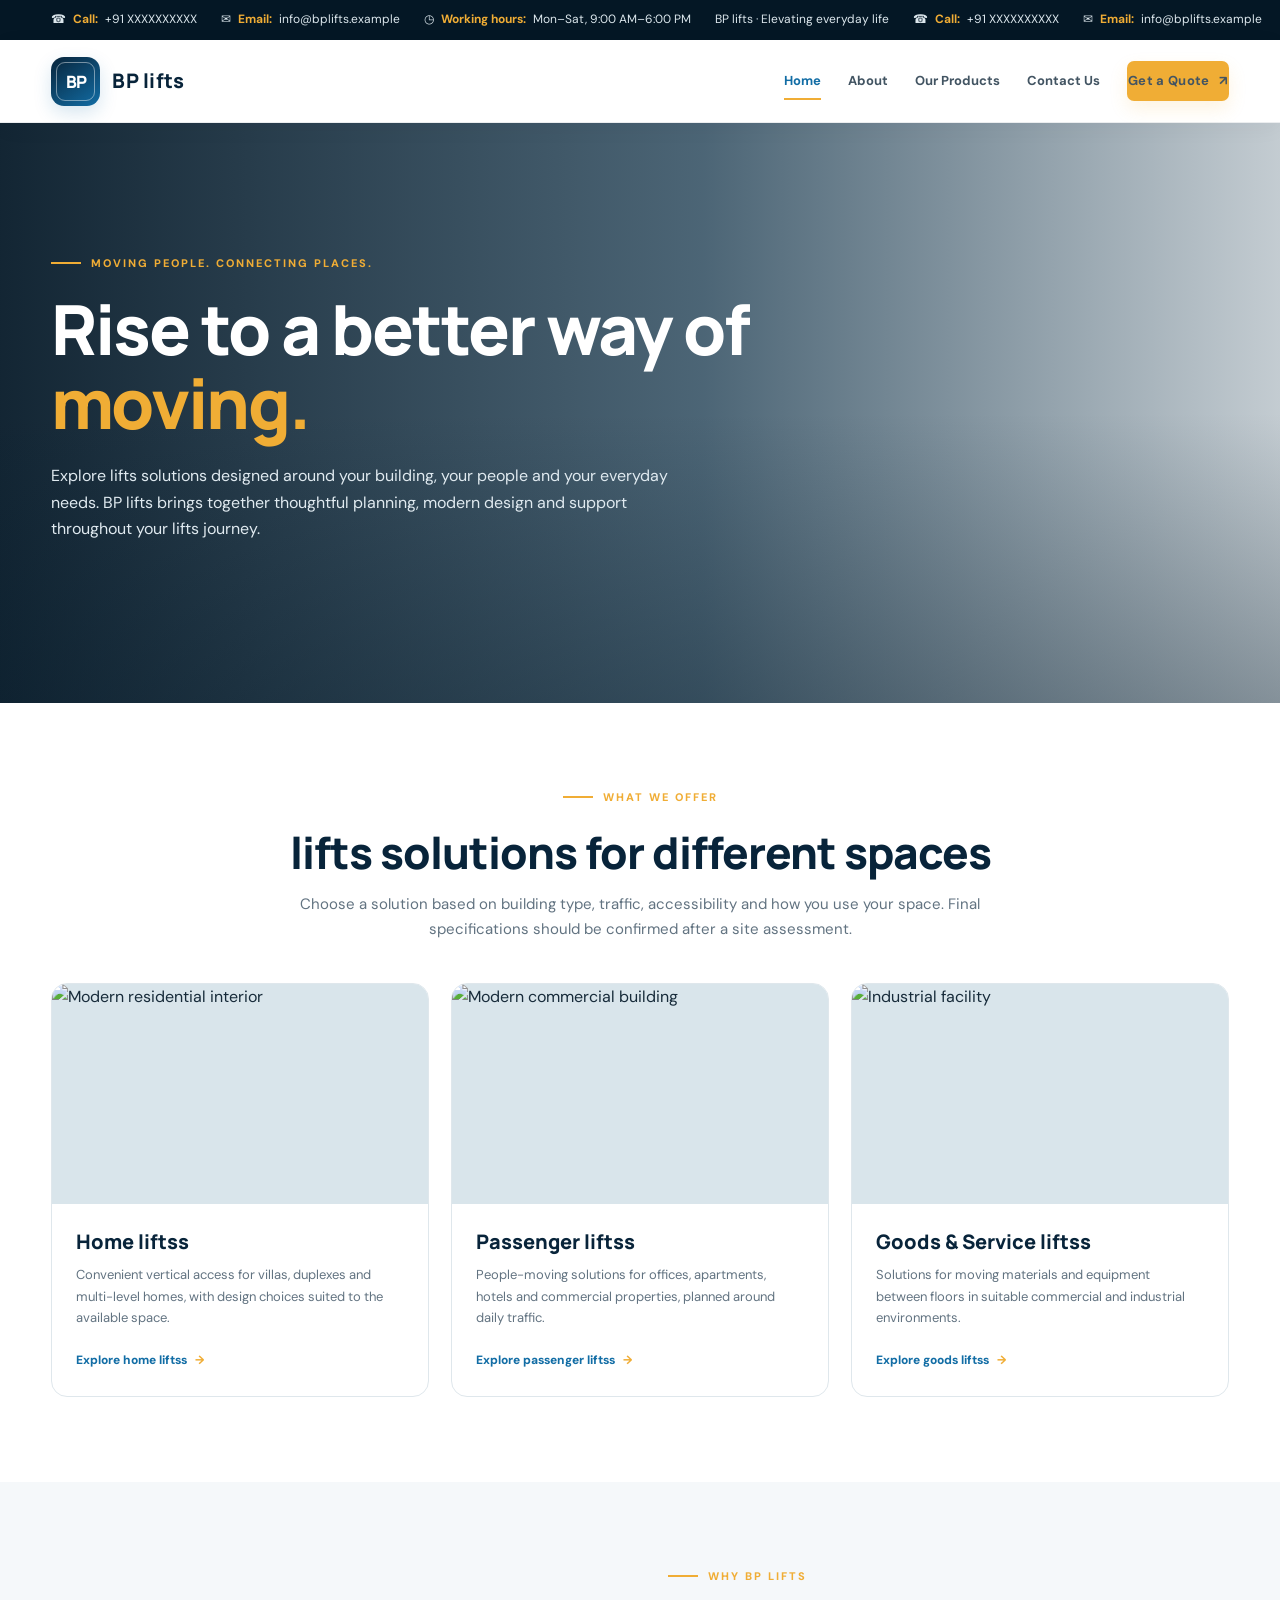
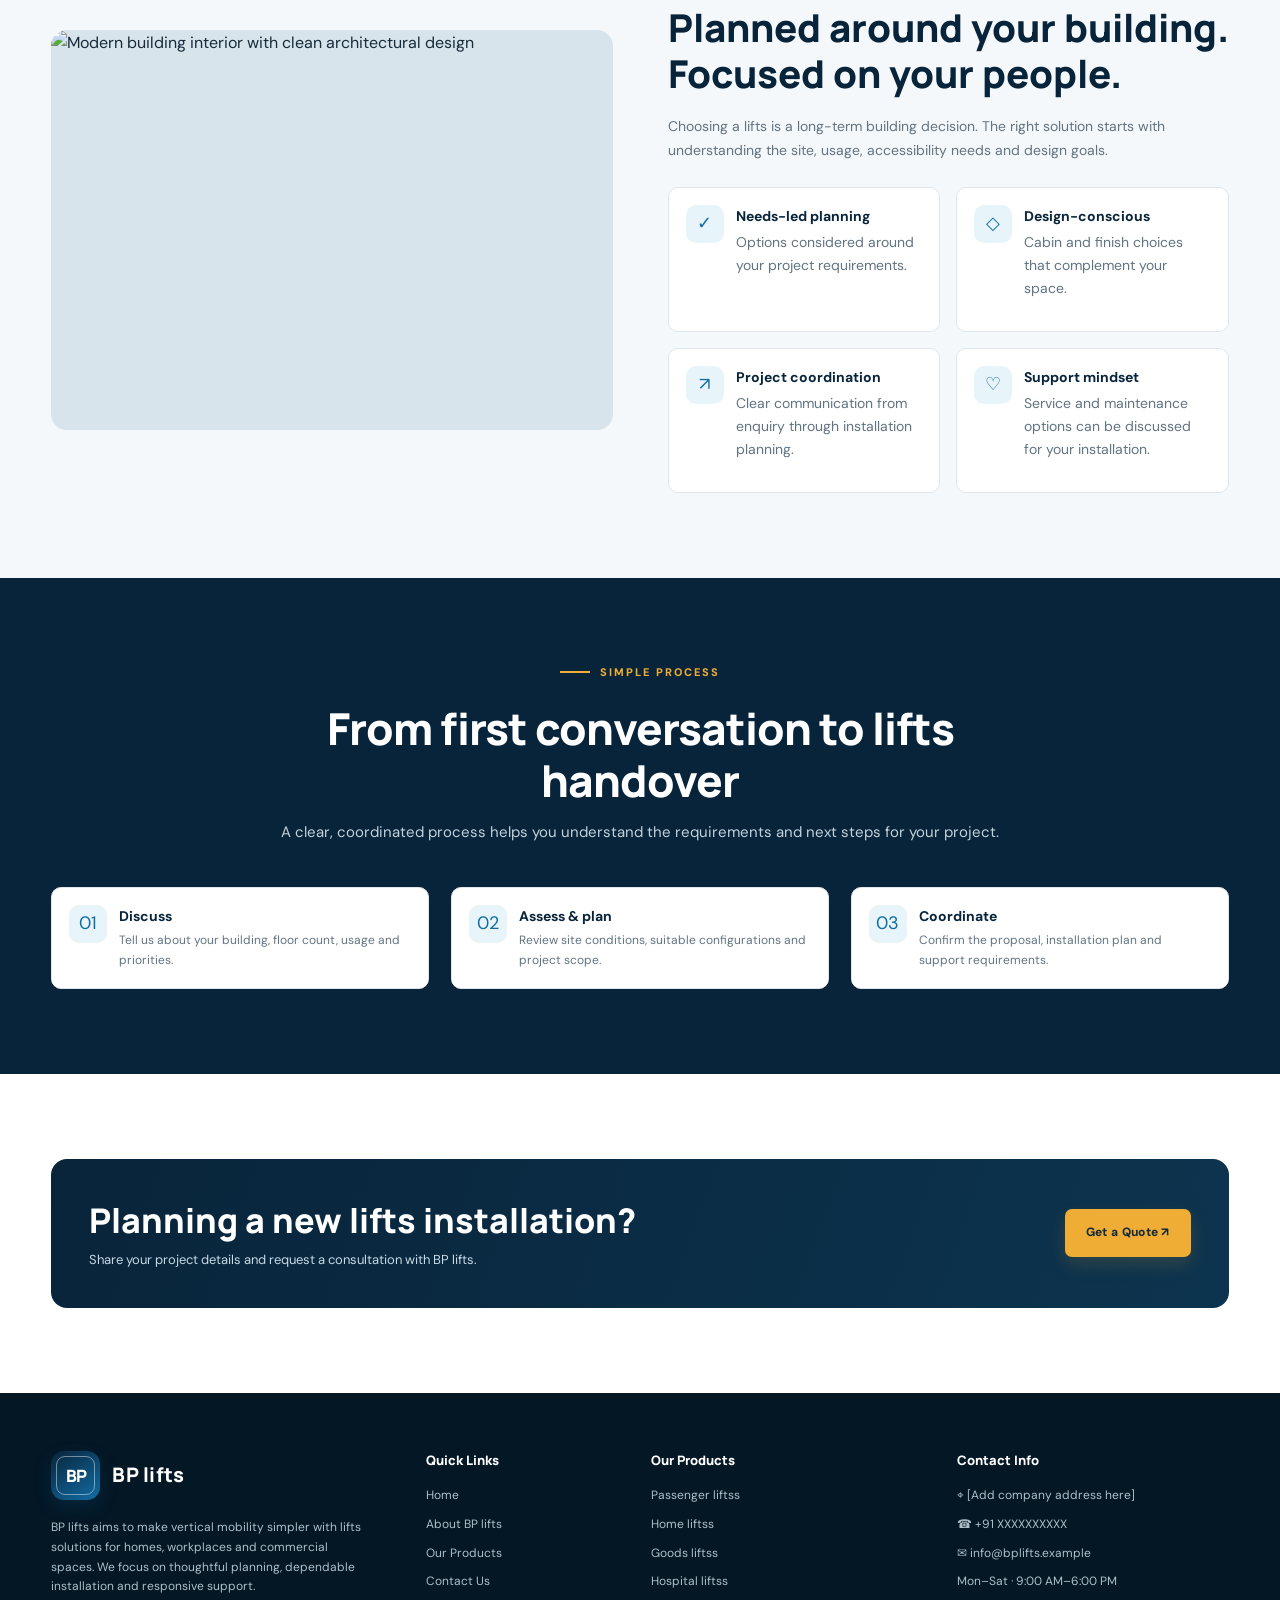
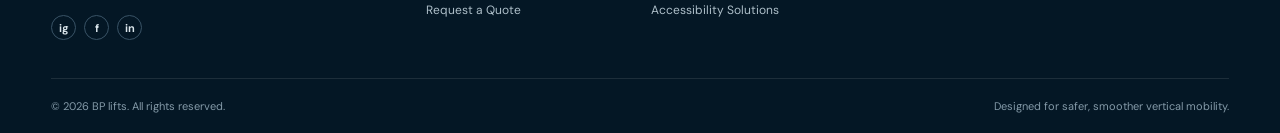
==== BP_Lift_Website/index.html @ 60373bb3 "Initial commit: Add BP Lift website" ====
<!DOCTYPE html>
<html lang="en">
<head>
  <meta charset="UTF-8">
  <meta name="viewport" content="width=device-width, initial-scale=1.0">
  <meta name="description" content="Home | BP lifts vertical mobility solutions">
  <title>Home | BP lifts</title>
  <link rel="stylesheet" href="hf.css">
</head>
<body>

<div class="topbar">
  <div class="container topbar-inner">
    <div class="topbar-track" aria-label="Contact details">
      <span class="topbar-item">☎ <b>Call:</b> +91 XXXXXXXXXX</span>
      <span class="topbar-item">✉ <b>Email:</b> info@bplifts.example</span>
      <span class="topbar-item">◷ <b>Working hours:</b> Mon–Sat, 9:00 AM–6:00 PM</span>
      <span class="topbar-item">BP lifts · Elevating everyday life</span>
      <span class="topbar-item">☎ <b>Call:</b> +91 XXXXXXXXXX</span>
      <span class="topbar-item">✉ <b>Email:</b> info@bplifts.example</span>
    </div>
    <div class="topbar-social" aria-label="Social links">
      <a class="social-dot" href="#" aria-label="Instagram">ig</a>
      <a class="social-dot" href="#" aria-label="Facebook">f</a>
      <a class="social-dot" href="#" aria-label="LinkedIn">in</a>
    </div>
  </div>
</div>
<header class="site-header">
  <div class="container nav-wrap">
    <a class="brand" href="index.html" aria-label="BP lifts home">
      <span class="brand-mark">BP</span>
      <span class="brand-name">BP lifts</span>
    </a>
    <button class="menu-toggle" aria-label="Toggle navigation" aria-expanded="false">☰</button>
    <nav class="nav-links" aria-label="Main navigation">
      <a href="index.html" data-page="home">Home</a>
      <a href="about.html" data-page="about">About</a>
      <a href="products.html" data-page="products">Our Products</a>
      <a href="contact.html" data-page="contact">Contact Us</a>
      <a class="btn btn-primary" href="contact.html#quote">Get a Quote <span>↗</span></a>
    </nav>
  </div>
</header>

<main>

<section class="hero">
  <div class="container hero-grid">
    <div>
      <div class="eyebrow">Moving people. Connecting places.</div>
      <h1>Rise to a better way of <span>moving.</span></h1>
      <p>Explore lifts solutions designed around your building, your people and your everyday needs. BP lifts brings together thoughtful planning, modern design and support throughout your lifts journey.</p>
  </div>
</section>
<section class="section">
  <div class="container">
    <div class="section-head"><div class="eyebrow">What we offer</div><h2>lifts solutions for different spaces</h2><p>Choose a solution based on building type, traffic, accessibility and how you use your space. Final specifications should be confirmed after a site assessment.</p></div>
    <div class="grid-3">
      <article class="card"><div class="card-img"><img loading="lazy" 
        src="https://www.101mobility.com/wp-content/uploads/2024/07/101-mobility-pollock-home-elevator.jpg" alt="Modern residential interior"></div><div class="card-body"><h3>Home liftss</h3><p>Convenient vertical access for villas, duplexes and multi-level homes, with design choices suited to the available space.</p><a class="text-link" href="products.html#home">Explore home liftss <span>→</span></a></div></article>
      <article class="card"><div class="card-img"><img loading="lazy" src="https://images.unsplash.com/photo-1486406146926-c627a92ad1ab?auto=format&fit=crop&w=900&q=80" alt="Modern commercial building"></div><div class="card-body"><h3>Passenger liftss</h3><p>People-moving solutions for offices, apartments, hotels and commercial properties, planned around daily traffic.</p><a class="text-link" href="products.html#passenger">Explore passenger liftss <span>→</span></a></div></article>
      <article class="card"><div class="card-img"><img loading="lazy" src="https://images.unsplash.com/photo-1581092921461-eab62e97a780?auto=format&fit=crop&w=900&q=80" alt="Industrial facility"></div><div class="card-body"><h3>Goods & Service liftss</h3><p>Solutions for moving materials and equipment between floors in suitable commercial and industrial environments.</p><a class="text-link" href="products.html#goods">Explore goods liftss <span>→</span></a></div></article>
    </div>
  </div>
</section>
<section class="section section-soft">
  <div class="container split">
    <div class="split-image"><img loading="lazy" src="https://5.imimg.com/data5/SELLER/Default/2025/7/525379591/TI/PP/DL/19271002/elevator-installation-service-500x500.jpg" alt="Modern building interior with clean architectural design"></div>
    <div class="split-copy"><div class="eyebrow">Why BP lifts</div><h2>Planned around your building. Focused on your people.</h2><p>Choosing a lifts is a long-term building decision. The right solution starts with understanding the site, usage, accessibility needs and design goals.</p><div class="feature-list">
      <div class="feature"><span class="feature-icon">✓</span><div><h3>Needs-led planning</h3><p>Options considered around your project requirements.</p></div></div>
      <div class="feature"><span class="feature-icon">◇</span><div><h3>Design-conscious</h3><p>Cabin and finish choices that complement your space.</p></div></div>
      <div class="feature"><span class="feature-icon">↗</span><div><h3>Project coordination</h3><p>Clear communication from enquiry through installation planning.</p></div></div>
      <div class="feature"><span class="feature-icon">♡</span><div><h3>Support mindset</h3><p>Service and maintenance options can be discussed for your installation.</p></div></div>
    </div></div>
  </div>
</section>
<section class="section section-dark">
  <div class="container">
    <div class="section-head"><div class="eyebrow">Simple process</div><h2>From first conversation to lifts handover</h2><p>A clear, coordinated process helps you understand the requirements and next steps for your project.</p></div>
    <div class="grid-3">
      <div class="feature"><span class="feature-icon">01</span><div><h3>Discuss</h3><p>Tell us about your building, floor count, usage and priorities.</p></div></div>
      <div class="feature"><span class="feature-icon">02</span><div><h3>Assess & plan</h3><p>Review site conditions, suitable configurations and project scope.</p></div></div>
      <div class="feature"><span class="feature-icon">03</span><div><h3>Coordinate</h3><p>Confirm the proposal, installation plan and support requirements.</p></div></div>
    </div>
  </div>
</section>
<section class="section"><div class="container"><div class="cta-band"><div><h2>Planning a new lifts installation?</h2><p>Share your project details and request a consultation with BP lifts.</p></div><a class="btn btn-primary" href="contact.html#quote">Get a Quote ↗</a></div></div></section>

</main>

<footer class="site-footer">
  <div class="container footer-grid">
    <div class="footer-brand">
      <a class="brand" href="index.html">
        <span class="brand-mark">BP</span>
        <span class="brand-name">BP lifts</span>
      </a>
      <p>BP lifts aims to make vertical mobility simpler with lifts solutions for homes, workplaces and commercial spaces. We focus on thoughtful planning, dependable installation and responsive support.</p>
      <div class="topbar-social">
        <a class="social-dot" href="#" aria-label="Instagram">ig</a>
        <a class="social-dot" href="#" aria-label="Facebook">f</a>
        <a class="social-dot" href="#" aria-label="LinkedIn">in</a>
      </div>
    </div>
    <div class="footer-col">
      <h3>Quick Links</h3>
      <a href="index.html">Home</a><a href="about.html">About BP lifts</a><a href="products.html">Our Products</a><a href="contact.html">Contact Us</a><a href="contact.html#quote">Request a Quote</a>
    </div>
    <div class="footer-col">
      <h3>Our Products</h3>
      <a href="products.html#passenger">Passenger liftss</a><a href="products.html#home">Home liftss</a><a href="products.html#goods">Goods liftss</a><a href="products.html#hospital">Hospital liftss</a><a href="products.html#accessibility">Accessibility Solutions</a>
    </div>
    <div class="footer-col">
      <h3>Contact Info</h3>
      <p>⌖ [Add company address here]</p>
      <a href="tel:+91XXXXXXXXXX">☎ +91 XXXXXXXXXX</a>
      <a href="mailto:info@bplifts.example">✉ info@bplifts.example</a>
      <p>Mon–Sat · 9:00 AM–6:00 PM</p>
    </div>
  </div>
  <div class="container footer-bottom">
    <span>© <span data-year></span> BP lifts. All rights reserved.</span>
    <span>Designed for safer, smoother vertical mobility.</span>
  </div>
</footer>
<button class="back-top" aria-label="Scroll to top" title="Back to top">↑</button>
<script src="hf.js"></script>

<script>
  document.querySelectorAll('.nav-links [data-page="home"]').forEach(link => link.classList.add('active'));
</script>
</body>
</html>
---- BP_Lift_Website/hf.css ----
@import url('https://fonts.googleapis.com/css2?family=DM+Sans:wght@400;500;600;700&family=Manrope:wght@400;500;600;700;800&display=swap');
:root{--navy:#08243a;--navy2:#0d344f;--blue:#126da5;--cyan:#d9f0f8;--gold:#f0ad35;--ink:#172b3a;--muted:#627381;--paper:#f5f8fa;--white:#fff;--line:#dfe7ec;--shadow:0 18px 50px rgba(8,36,58,.12);--radius:16px}
*{box-sizing:border-box;margin:0;padding:0}
html{scroll-behavior:smooth;scroll-padding-top:110px}
body{font-family:"DM Sans",Arial,sans-serif;color:var(--ink);background:#fff;line-height:1.65;overflow-x:hidden}
img{max-width:100%;display:block}a{text-decoration:none;color:inherit}button,input,textarea,select{font:inherit}
.container{width:min(1180px,92%);margin-inline:auto}
.topbar{background:#041725;color:#dce7ed;font-size:12px;position:relative;overflow:hidden}
.topbar-inner{min-height:40px;display:flex;align-items:center;justify-content:space-between;gap:18px}
.topbar-track{display:flex;align-items:center;gap:24px;white-space:nowrap;animation:topbarSlide 28s linear infinite}
.topbar:hover .topbar-track{animation-play-state:paused}
.topbar-item{display:inline-flex;align-items:center;gap:7px}.topbar-item b{color:var(--gold);font-weight:700}
.topbar-social{display:flex;gap:8px;flex-shrink:0}.social-dot{width:25px;height:25px;border:1px solid #395366;border-radius:50%;display:grid;place-items:center;font-size:11px;font-weight:700;transition:.25s}.social-dot:hover{background:var(--gold);color:var(--navy)}
@keyframes topbarSlide{0%{transform:translateX(0)}100%{transform:translateX(-18%)}}
.site-header{position:sticky;top:0;z-index:1000;background:rgba(255,255,255,.97);backdrop-filter:blur(12px);border-bottom:1px solid rgba(8,36,58,.08);box-shadow:0 5px 22px rgba(8,36,58,.04)}
.nav-wrap{min-height:82px;display:flex;align-items:center;justify-content:space-between;gap:24px}
.brand{display:flex;align-items:center;gap:12px;min-width:190px}.brand-mark{width:49px;height:49px;border-radius:13px;background:linear-gradient(145deg,var(--navy),var(--blue));color:white;display:grid;place-items:center;font:800 17px Manrope,sans-serif;letter-spacing:-1px;box-shadow:0 7px 18px #126da52b;position:relative}.brand-mark:after{content:"";position:absolute;inset:5px;border:1px solid #ffffff70;border-radius:9px}.brand-name{font:800 20px Manrope,sans-serif;letter-spacing:.3px;color:var(--navy);line-height:1.1}.brand-name small{display:block;font:700 10px "DM Sans",sans-serif;letter-spacing:2.6px;color:var(--blue);margin-top:5px}
.nav-links{display:flex;align-items:center;gap:27px}.nav-links a{font-size:13px;font-weight:700;color:#425462;position:relative;padding:8px 0;transition:.2s}.nav-links a:hover,.nav-links a.active{color:var(--blue)}.nav-links a.active:after,.nav-links a:hover:after{content:"";height:2px;position:absolute;bottom:0;left:0;right:0;background:var(--gold)}
.btn{display:inline-flex;align-items:center;justify-content:center;gap:10px;padding:13px 20px;border-radius:7px;font-weight:800;font-size:12px;letter-spacing:.3px;border:1px solid transparent;transition:transform .2s,background .2s}.btn:hover{transform:translateY(-2px)}.btn-primary{background:var(--gold);color:#142b3b;box-shadow:0 8px 18px #f0ad3526}.btn-primary:hover{background:#ffc65c}.btn-outline{border-color:#c8d6df;color:var(--navy);background:#fff}.btn-dark{background:var(--navy);color:#fff}.menu-toggle{display:none;border:0;background:var(--navy);color:white;width:43px;height:43px;border-radius:8px;font-size:22px}
.hero{position:relative;isolation:isolate;min-height:580px;display:flex;align-items:center;background:linear-gradient(90deg,rgba(4,24,39,.94),rgba(7,42,65,.72) 55%,rgba(7,42,65,.24)),url('https://images.unsplash.com/photo-1600607687939-ce8a6c25118c?auto=format&fit=crop&w=2000&q=85') center/cover no-repeat;color:white}
.hero:after{content:"";position:absolute;inset:0;z-index:-1;background:linear-gradient(0deg,#061b2a55,transparent 50%)}
.hero-grid{display:grid;grid-template-columns:minmax(0,1.2fr) minmax(280px,.65fr);gap:55px;align-items:center;padding-block:80px}
.eyebrow{display:flex;align-items:center;gap:10px;color:var(--gold);font-size:11px;font-weight:800;letter-spacing:2px;text-transform:uppercase;margin-bottom:20px}.eyebrow:before{content:"";width:30px;height:2px;background:var(--gold)}
.hero h1{font:800 clamp(42px,5.4vw,70px)/1.08 Manrope,sans-serif;letter-spacing:-2px;max-width:760px;margin-bottom:22px}.hero h1 span{color:var(--gold)}.hero p{max-width:650px;color:#e0eaf0;font-size:16px;margin-bottom:30px}.hero-actions{display:flex;gap:12px;flex-wrap:wrap}
.hero-panel{background:rgba(255,255,255,.96);color:var(--ink);padding:30px;border-radius:14px;border-top:4px solid var(--gold);box-shadow:var(--shadow)}.hero-panel .mini-label{color:var(--blue);font-size:10px;letter-spacing:2px;font-weight:800}.hero-panel h2{font:800 25px/1.25 Manrope,sans-serif;margin:12px 0}.hero-panel p{color:var(--muted);font-size:13px;margin:0 0 18px}.hero-panel a{font-size:12px;font-weight:800;color:var(--navy)}
.page-hero{background:linear-gradient(110deg,#071f32ee,#0d4568d9),url('https://images.unsplash.com/photo-1486406146926-c627a92ad1ab?auto=format&fit=crop&w=1800&q=80') center/cover;color:#fff;padding:75px 0}.page-hero h1{font:800 clamp(36px,4vw,54px)/1.15 Manrope,sans-serif;margin-bottom:12px}.page-hero p{color:#d8e7ef;max-width:700px}.crumb{font-size:12px;color:#b9d3e1;margin-bottom:13px}.crumb a{color:var(--gold)}
.section{padding:85px 0}.section-soft{background:var(--paper)}.section-dark{background:var(--navy);color:white}.section-head{max-width:760px;margin:0 auto 42px;text-align:center}.section-head .eyebrow{justify-content:center}.section-head h2{font:800 clamp(30px,3.5vw,44px)/1.2 Manrope,sans-serif;color:var(--navy);margin-bottom:13px;letter-spacing:-1px}.section-dark .section-head h2{color:white}.section-head p{color:var(--muted);font-size:15px}.section-dark .section-head p{color:#c1d2dc}
.grid-3{display:grid;grid-template-columns:repeat(3,minmax(0,1fr));gap:22px}.grid-2{display:grid;grid-template-columns:repeat(2,minmax(0,1fr));gap:25px}.card{background:#fff;border:1px solid var(--line);border-radius:var(--radius);overflow:hidden;transition:.25s}.card:hover{transform:translateY(-5px);box-shadow:var(--shadow)}.card-img{height:220px;overflow:hidden;background:#d9e5eb}.card-img img{width:100%;height:100%;object-fit:cover;transition:transform .5s}.card:hover .card-img img{transform:scale(1.05)}.card-body{padding:24px}.card-body h3{font:800 20px Manrope,sans-serif;color:var(--navy);margin-bottom:9px}.card-body p{font-size:13px;color:var(--muted);margin-bottom:17px}.text-link{font-size:12px;font-weight:800;color:var(--blue)}.text-link span{color:var(--gold);padding-left:5px}
.feature-list{display:grid;grid-template-columns:repeat(2,minmax(0,1fr));gap:16px;margin-top:25px}.feature{display:flex;gap:12px;padding:17px;background:#fff;border:1px solid var(--line);border-radius:10px}.feature-icon{flex:0 0 38px;height:38px;display:grid;place-items:center;border-radius:10px;background:#e7f4fa;color:var(--blue);font-size:18px}.feature h3{font-size:14px;color:var(--navy);margin-bottom:3px}.feature p{font-size:12px;color:var(--muted)}
.split{display:grid;grid-template-columns:1fr 1fr;align-items:center;gap:55px}.split-image{min-height:400px;border-radius:16px;overflow:hidden;background:#d8e4eb}.split-image img{width:100%;height:100%;min-height:400px;object-fit:cover}.split-copy h2{font:800 clamp(30px,3vw,42px)/1.2 Manrope,sans-serif;color:var(--navy);margin:12px 0 18px}.split-copy p{color:var(--muted);font-size:14px;margin-bottom:14px}
.cta-band{background:linear-gradient(110deg,var(--navy),var(--navy2));padding:38px;border-radius:16px;color:#fff;display:flex;align-items:center;justify-content:space-between;gap:25px}.cta-band h2{font:800 clamp(24px,3vw,34px) Manrope,sans-serif;margin-bottom:6px}.cta-band p{color:#c6d9e4;font-size:13px}
.contact-layout{display:grid;grid-template-columns:.8fr 1.2fr;gap:35px}.contact-panel{background:var(--navy);color:white;border-radius:15px;padding:30px}.contact-panel h2{font:800 27px Manrope,sans-serif;margin-bottom:12px}.contact-panel p{font-size:13px;color:#c8d9e2;margin-bottom:22px}.contact-row{display:flex;gap:12px;margin:18px 0}.contact-row b{display:block;color:var(--gold);font-size:10px;letter-spacing:1px}.contact-row span{font-size:13px;color:#fff;overflow-wrap:anywhere}
.form-card{background:white;border:1px solid var(--line);border-radius:15px;padding:30px;box-shadow:var(--shadow)}.form-card h2{font:800 25px Manrope,sans-serif;color:var(--navy);margin-bottom:7px}.form-card>p{font-size:13px;color:var(--muted);margin-bottom:22px}.form-grid{display:grid;grid-template-columns:1fr 1fr;gap:15px}.form-group{display:flex;flex-direction:column;gap:7px}.form-group.full{grid-column:1/-1}.form-group label{font-size:12px;font-weight:700;color:#344b5a}.form-group input,.form-group select,.form-group textarea{width:100%;border:1px solid #d7e1e7;border-radius:7px;padding:12px 13px;outline:none;background:#fbfdfe;color:var(--ink)}.form-group input:focus,.form-group select:focus,.form-group textarea:focus{border-color:var(--blue);box-shadow:0 0 0 3px #126da51a}.form-group textarea{min-height:120px;resize:vertical}
.site-footer{background:#041725;color:#dbe6ec;padding-top:58px}.footer-grid{display:grid;grid-template-columns:1.25fr .7fr 1fr 1fr;gap:35px;padding-bottom:38px}.footer-brand .brand-name{color:white}.footer-brand p{font-size:12px;color:#aebfc9;max-width:310px;margin:18px 0}.footer-col h3{font:800 13px Manrope,sans-serif;color:white;margin-bottom:17px}.footer-col a,.footer-col p{display:block;color:#aebfc9;font-size:12px;margin:9px 0;overflow-wrap:anywhere}.footer-col a:hover{color:var(--gold)}.footer-bottom{border-top:1px solid #ffffff19;padding:18px 0;display:flex;align-items:center;justify-content:space-between;gap:15px;color:#849aa8;font-size:11px}
.back-top{position:fixed;right:20px;bottom:22px;width:45px;height:45px;border:0;border-radius:50%;background:var(--gold);color:var(--navy);font-size:20px;font-weight:800;box-shadow:0 8px 24px #04172540;z-index:900;opacity:0;visibility:hidden;transform:translateY(8px);transition:.25s}.back-top.visible{opacity:1;visibility:visible;transform:translateY(0)}
@media(max-width:1000px){.nav-links{gap:16px}.nav-links a{font-size:12px}.hero-grid{gap:30px}.footer-grid{grid-template-columns:1fr 1fr}.grid-3{grid-template-columns:repeat(2,minmax(0,1fr))}}
@media(max-width:800px){.topbar-inner{justify-content:center}.topbar-social{display:none}.nav-wrap{min-height:72px}.menu-toggle{display:block}.nav-links{display:none;position:absolute;top:100%;left:0;right:0;background:#fff;padding:12px 4% 20px;box-shadow:0 15px 22px #08243a18;flex-direction:column;align-items:stretch;gap:0}.nav-links.open{display:flex}.nav-links a{padding:13px 5px;border-bottom:1px solid var(--line);font-size:14px}.nav-links .btn{margin-top:12px}.hero-grid{grid-template-columns:1fr;padding-block:65px}.hero{min-height:auto}.hero-panel{max-width:520px}.split,.contact-layout{grid-template-columns:1fr}.split{gap:30px}.split-image,.split-image img{min-height:300px}.section{padding:65px 0}.cta-band{align-items:flex-start;flex-direction:column}}
@media(max-width:560px){.topbar{font-size:11px}.topbar-inner{min-height:36px}.topbar-track{gap:18px}.brand{min-width:0}.brand-mark{width:43px;height:43px}.brand-name{font-size:17px}.brand-name small{font-size:9px}.hero h1{font-size:42px;letter-spacing:-1.4px}.hero p{font-size:14px}.hero-actions .btn{width:100%}.hero-panel{padding:24px}.section-head{margin-bottom:30px}.grid-3,.grid-2,.feature-list{grid-template-columns:1fr}.card-img{height:205px}.form-grid{grid-template-columns:1fr}.form-group.full{grid-column:auto}.form-card,.contact-panel{padding:23px}.footer-grid{grid-template-columns:1fr;gap:24px}.footer-bottom{align-items:flex-start;flex-direction:column}.cta-band{padding:28px 23px}.back-top{right:14px;bottom:15px}}
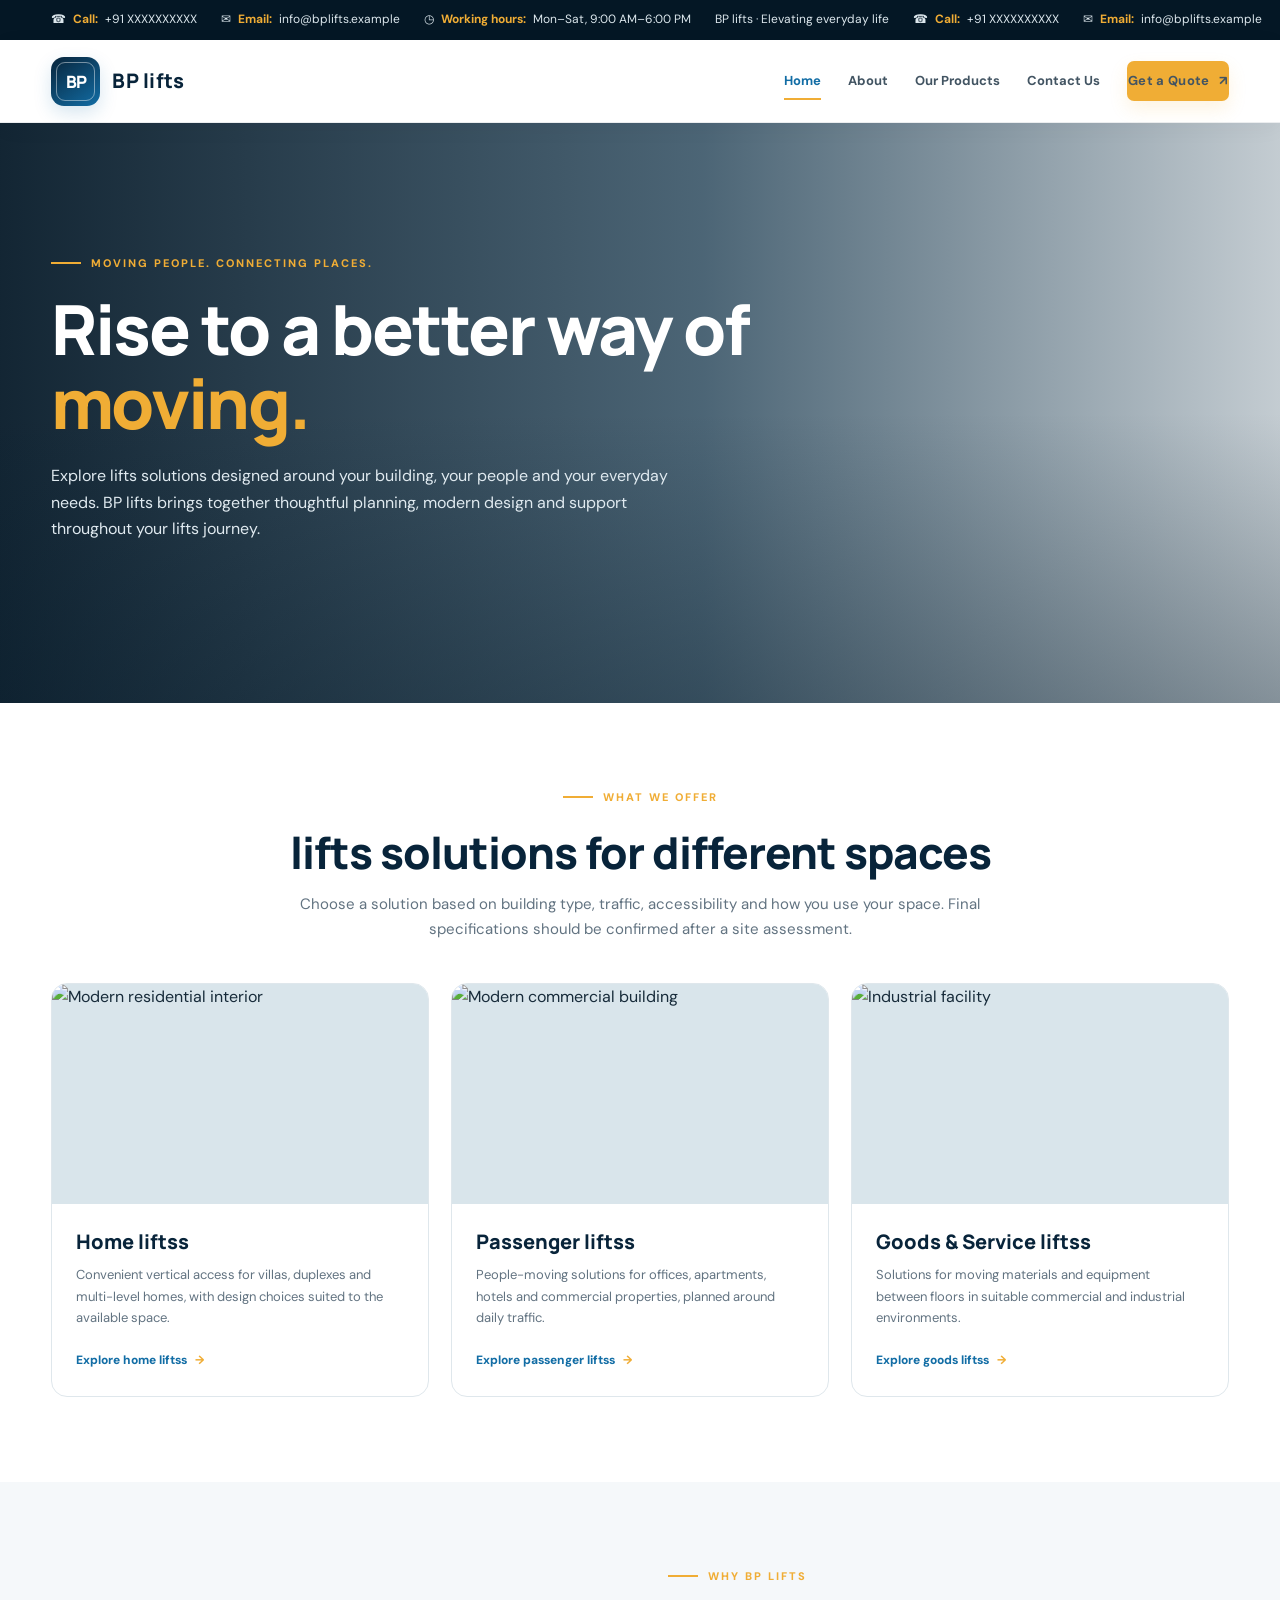
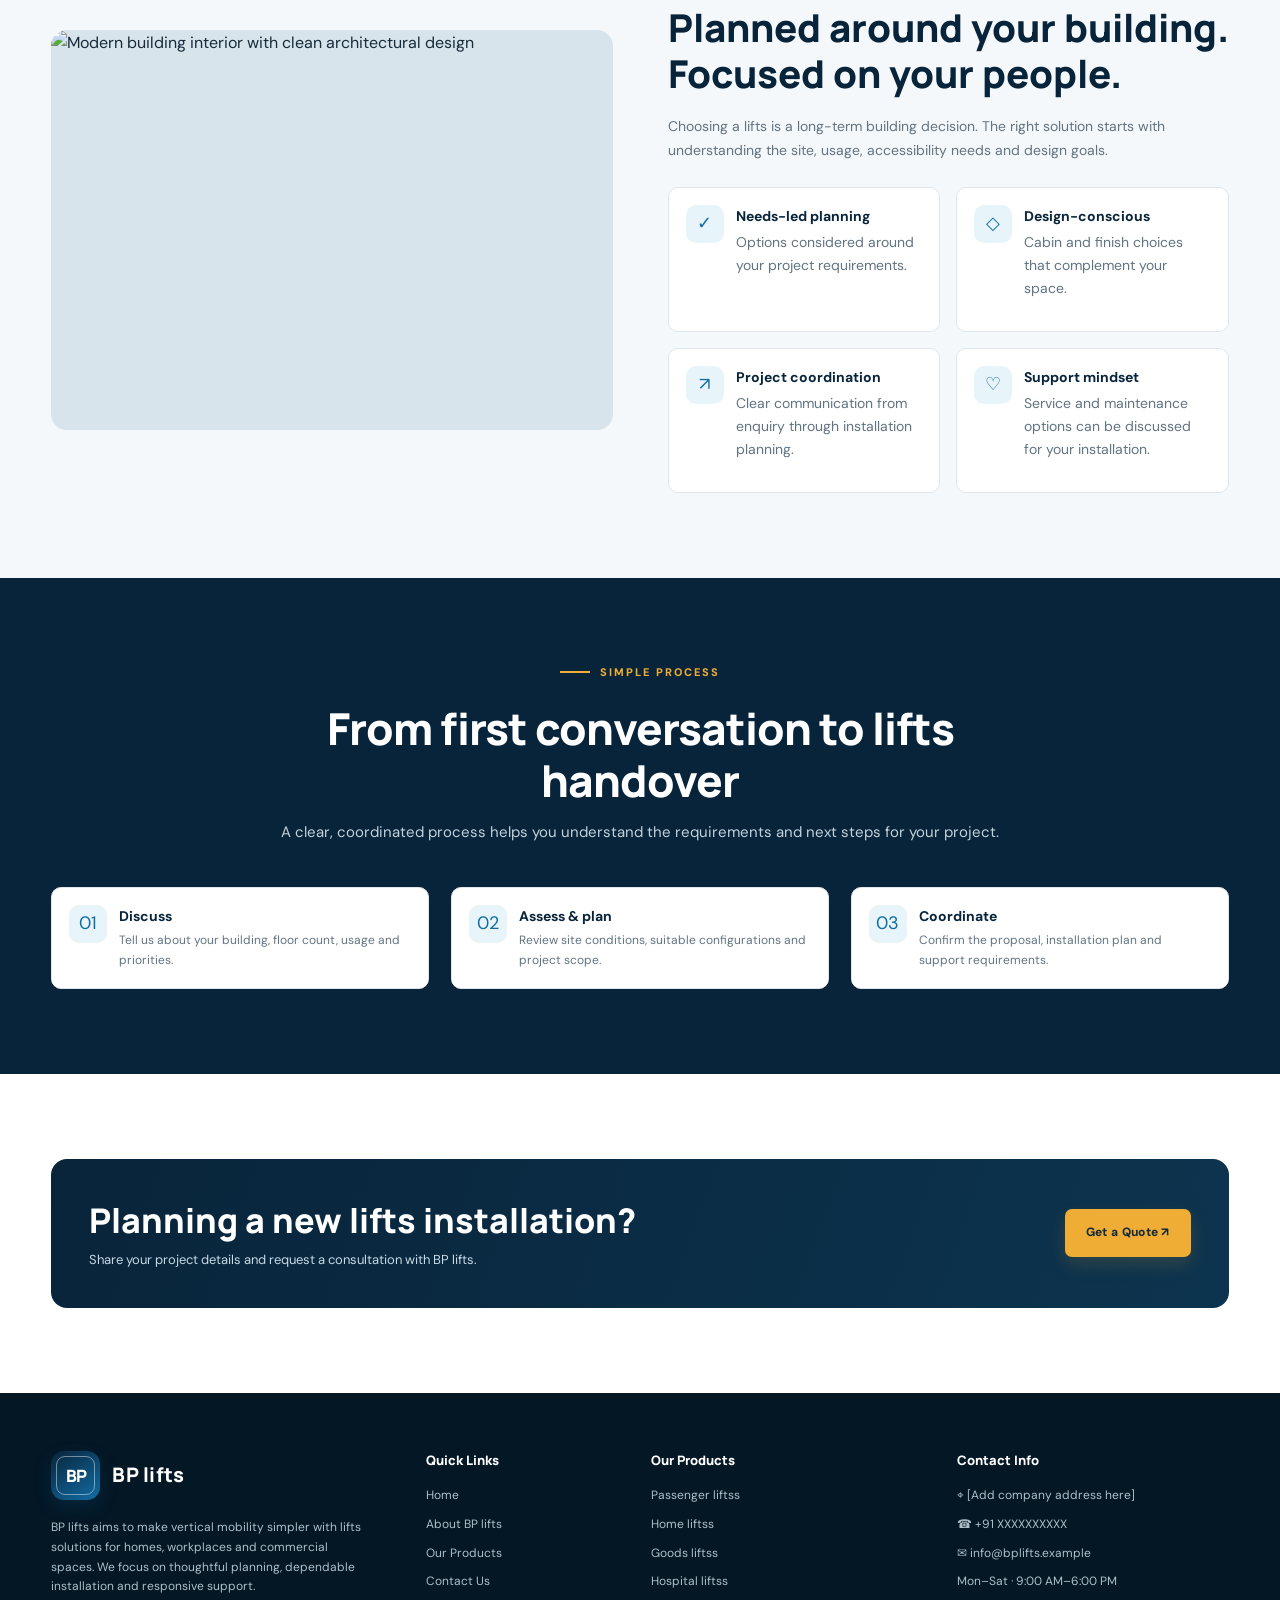
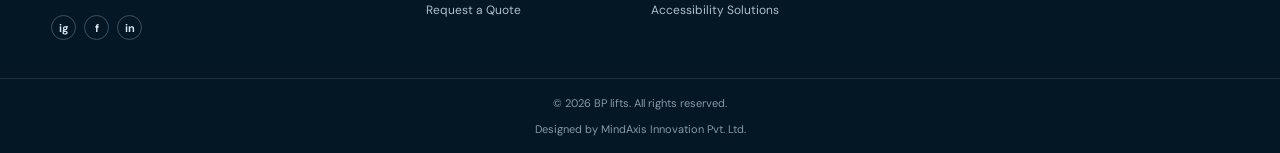
==== commit 38bd930f: "Update website" ====
--- a/BP_Lift_Website/index.html
+++ b/BP_Lift_Website/index.html
@@ -121,7 +121,7 @@
   </div>
   <div class="container footer-bottom">
     <span>© <span data-year></span> BP lifts. All rights reserved.</span>
-    <span>Designed for safer, smoother vertical mobility.</span>
+    <span>Designed by MindAxis Innovation Pvt. Ltd.</span>
   </div>
 </footer>
 <button class="back-top" aria-label="Scroll to top" title="Back to top">↑</button>
--- a/BP_Lift_Website/hf.css
+++ b/BP_Lift_Website/hf.css
@@ -36,3 +36,59 @@
 @media(max-width:1000px){.nav-links{gap:16px}.nav-links a{font-size:12px}.hero-grid{gap:30px}.footer-grid{grid-template-columns:1fr 1fr}.grid-3{grid-template-columns:repeat(2,minmax(0,1fr))}}
 @media(max-width:800px){.topbar-inner{justify-content:center}.topbar-social{display:none}.nav-wrap{min-height:72px}.menu-toggle{display:block}.nav-links{display:none;position:absolute;top:100%;left:0;right:0;background:#fff;padding:12px 4% 20px;box-shadow:0 15px 22px #08243a18;flex-direction:column;align-items:stretch;gap:0}.nav-links.open{display:flex}.nav-links a{padding:13px 5px;border-bottom:1px solid var(--line);font-size:14px}.nav-links .btn{margin-top:12px}.hero-grid{grid-template-columns:1fr;padding-block:65px}.hero{min-height:auto}.hero-panel{max-width:520px}.split,.contact-layout{grid-template-columns:1fr}.split{gap:30px}.split-image,.split-image img{min-height:300px}.section{padding:65px 0}.cta-band{align-items:flex-start;flex-direction:column}}
 @media(max-width:560px){.topbar{font-size:11px}.topbar-inner{min-height:36px}.topbar-track{gap:18px}.brand{min-width:0}.brand-mark{width:43px;height:43px}.brand-name{font-size:17px}.brand-name small{font-size:9px}.hero h1{font-size:42px;letter-spacing:-1.4px}.hero p{font-size:14px}.hero-actions .btn{width:100%}.hero-panel{padding:24px}.section-head{margin-bottom:30px}.grid-3,.grid-2,.feature-list{grid-template-columns:1fr}.card-img{height:205px}.form-grid{grid-template-columns:1fr}.form-group.full{grid-column:auto}.form-card,.contact-panel{padding:23px}.footer-grid{grid-template-columns:1fr;gap:24px}.footer-bottom{align-items:flex-start;flex-direction:column}.cta-band{padding:28px 23px}.back-top{right:14px;bottom:15px}}
+/* Center footer copyright and designed-by text */
+.footer-bottom {
+    display: flex;
+    flex-direction: column;
+    align-items: center;
+    justify-content: center;
+    text-align: center;
+    gap: 8px;
+    width: 100%;
+}
+
+.footer-bottom p,
+.footer-bottom span {
+    text-align: center;
+    margin: 0;
+}
+
+/* Center footer copyright and designed-by text */
+.footer-bottom {
+    display: flex;
+    flex-direction: column;
+    align-items: center;
+    justify-content: center;
+    text-align: center;
+    width: 100%;
+    gap: 8px;
+    padding: 15px 12px;
+    box-sizing: border-box;
+}
+
+.footer-bottom p,
+.footer-bottom span {
+    text-align: center;
+    margin: 0;
+    width: 100%;
+}
+
+/* Mobile view */
+@media (max-width: 768px) {
+    .footer-bottom {
+        flex-direction: column;
+        align-items: center;
+        justify-content: center;
+        text-align: center;
+        padding: 14px 10px;
+        gap: 8px;
+    }
+
+    .footer-bottom p,
+    .footer-bottom span {
+        text-align: center;
+        width: 100%;
+        line-height: 1.6;
+        overflow-wrap: anywhere;
+    }
+}
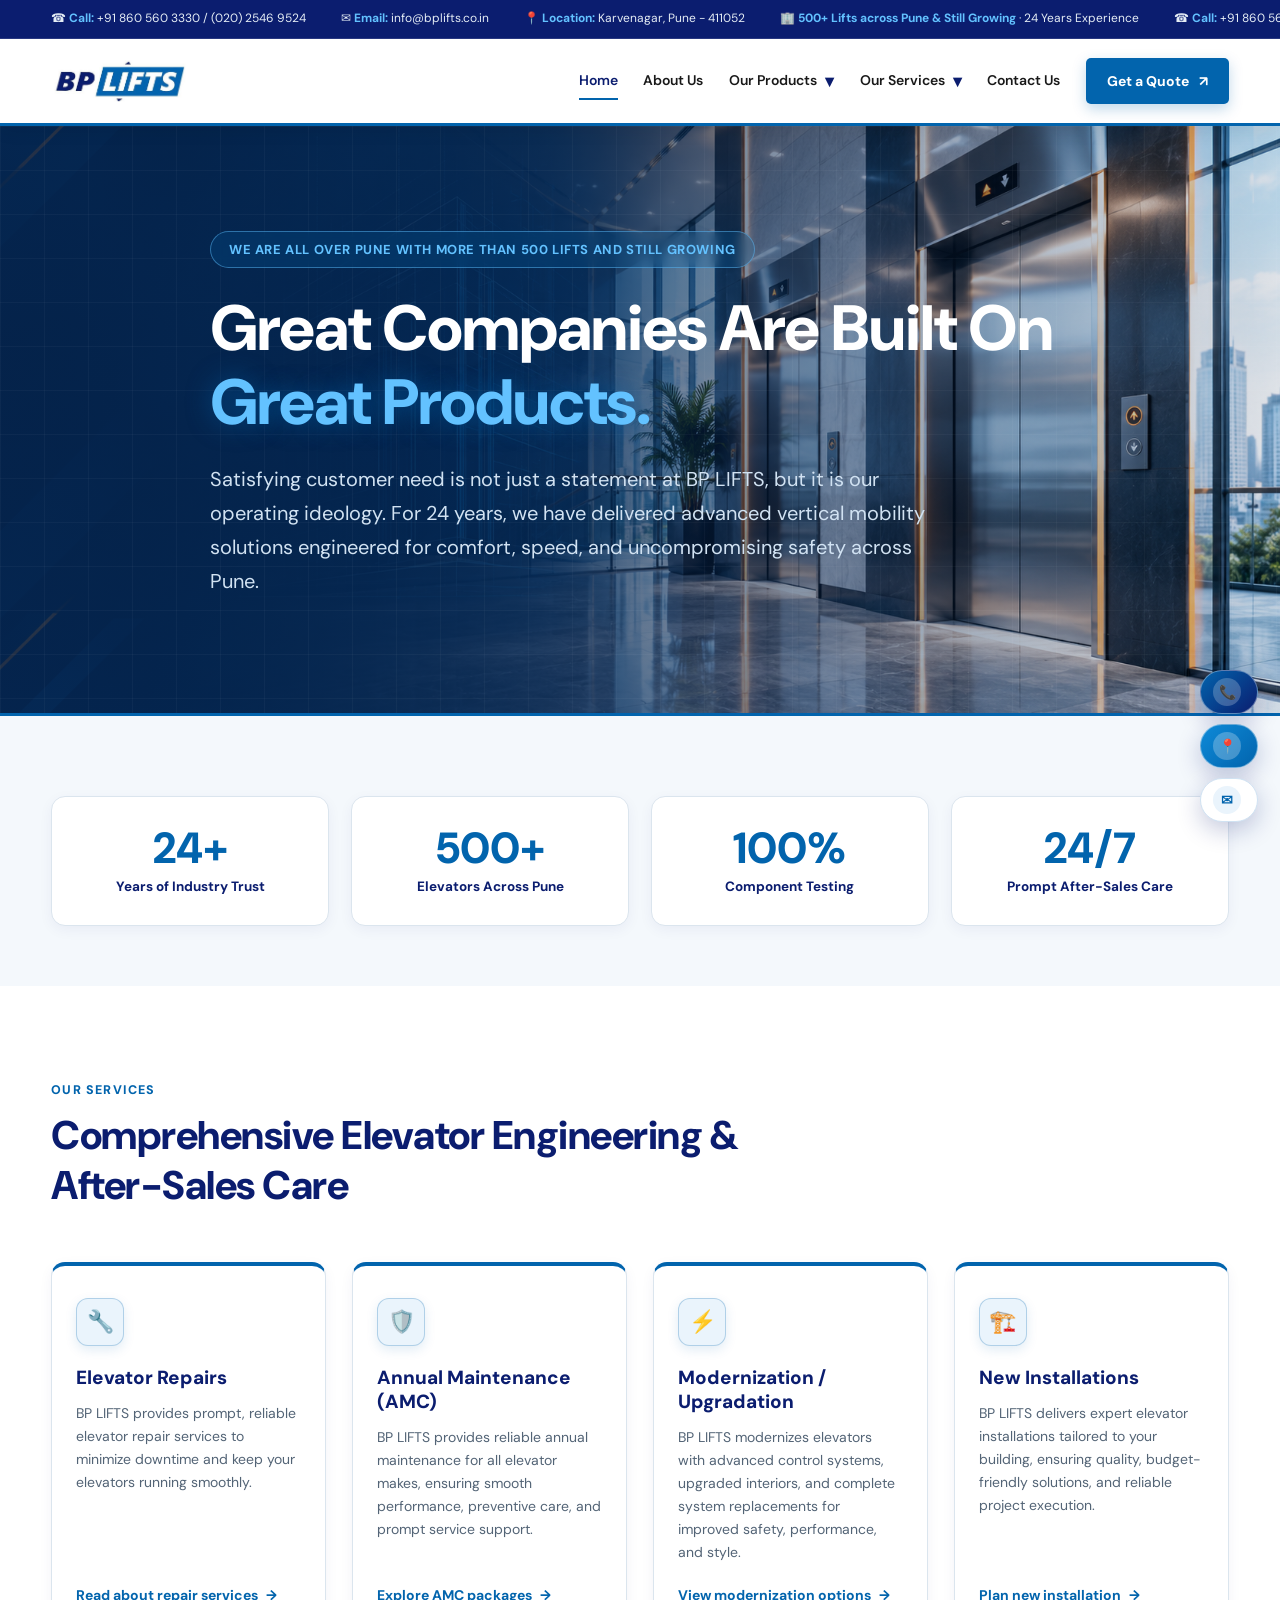
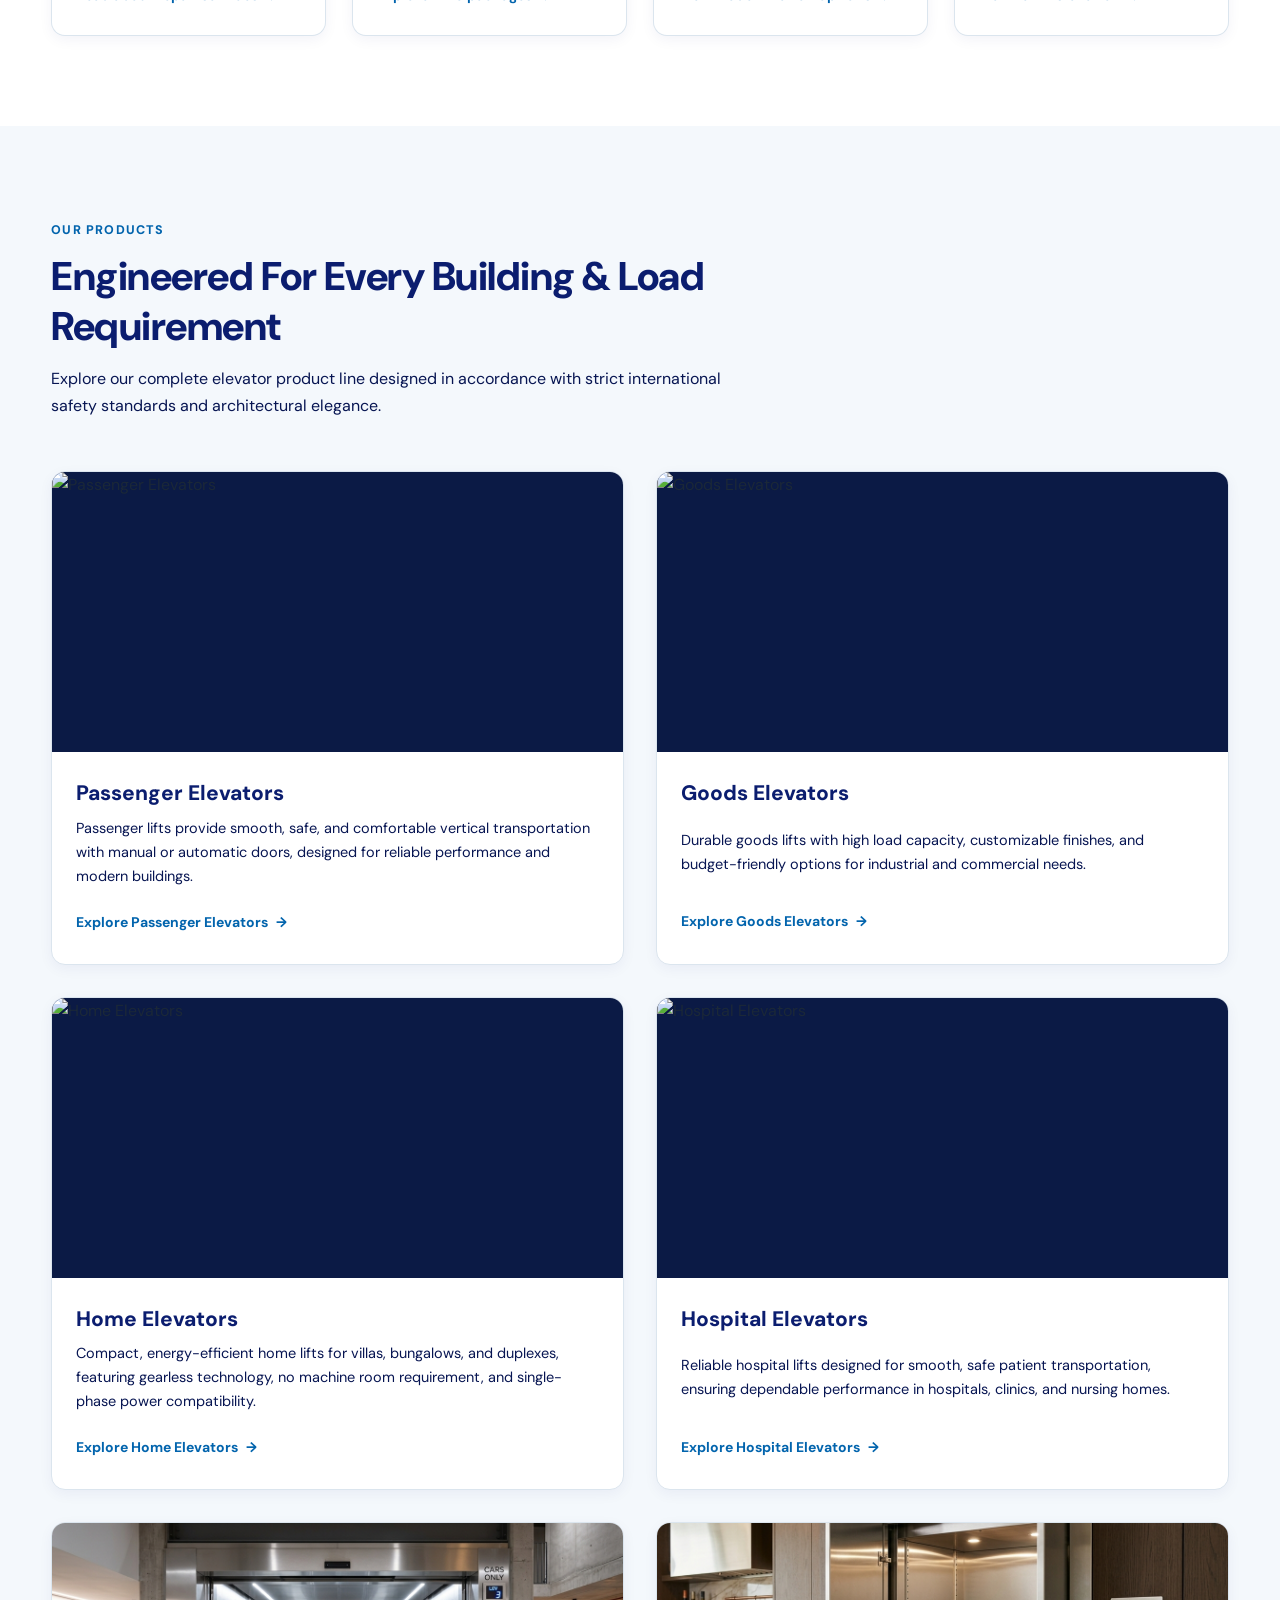
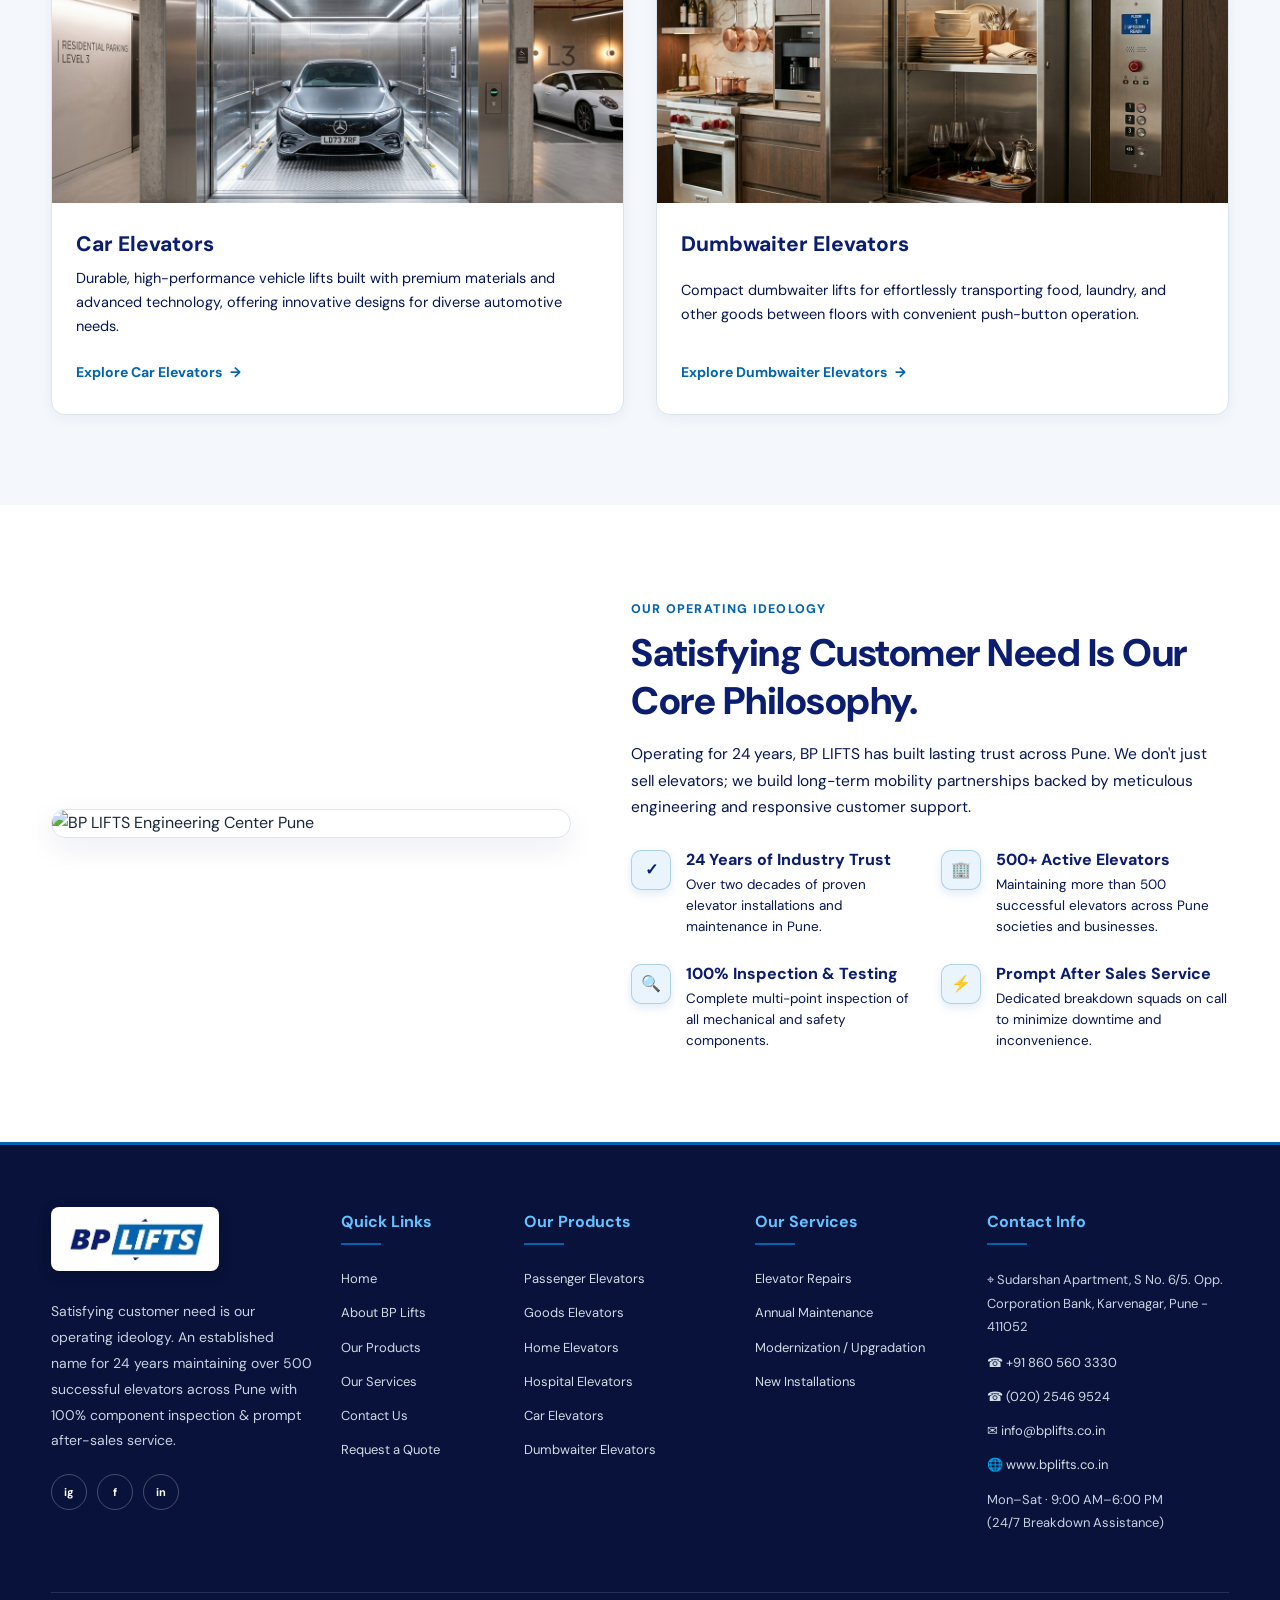
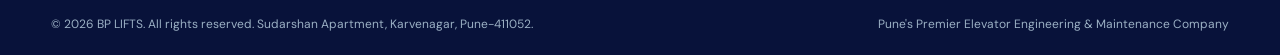
==== commit 27fe23dd: "Update BP LIFTS website" ====
--- a/BP_Lift_Website/index.html
+++ b/BP_Lift_Website/index.html
@@ -1,134 +1,408 @@
 <!DOCTYPE html>
 <html lang="en">
+
 <head>
   <meta charset="UTF-8">
   <meta name="viewport" content="width=device-width, initial-scale=1.0">
-  <meta name="description" content="Home | BP lifts vertical mobility solutions">
-  <title>Home | BP lifts</title>
+  <meta name="description"
+    content="BP LIFTS Pune - Great Companies Are Built On Great Products. Over 500 Lifts across Pune, 24 Years of Engineering Excellence.">
+  <title>BP LIFTS Pune | Premium Elevators &amp; Maintenance Services</title>
   <link rel="stylesheet" href="hf.css">
+  <link rel="stylesheet" href="index.css">
 </head>
+
 <body>
 
-<div class="topbar">
-  <div class="container topbar-inner">
-    <div class="topbar-track" aria-label="Contact details">
-      <span class="topbar-item">☎ <b>Call:</b> +91 XXXXXXXXXX</span>
-      <span class="topbar-item">✉ <b>Email:</b> info@bplifts.example</span>
-      <span class="topbar-item">◷ <b>Working hours:</b> Mon–Sat, 9:00 AM–6:00 PM</span>
-      <span class="topbar-item">BP lifts · Elevating everyday life</span>
-      <span class="topbar-item">☎ <b>Call:</b> +91 XXXXXXXXXX</span>
-      <span class="topbar-item">✉ <b>Email:</b> info@bplifts.example</span>
-    </div>
-    <div class="topbar-social" aria-label="Social links">
-      <a class="social-dot" href="#" aria-label="Instagram">ig</a>
-      <a class="social-dot" href="#" aria-label="Facebook">f</a>
-      <a class="social-dot" href="#" aria-label="LinkedIn">in</a>
-    </div>
-  </div>
-</div>
-<header class="site-header">
-  <div class="container nav-wrap">
-    <a class="brand" href="index.html" aria-label="BP lifts home">
-      <span class="brand-mark">BP</span>
-      <span class="brand-name">BP lifts</span>
-    </a>
-    <button class="menu-toggle" aria-label="Toggle navigation" aria-expanded="false">☰</button>
-    <nav class="nav-links" aria-label="Main navigation">
-      <a href="index.html" data-page="home">Home</a>
-      <a href="about.html" data-page="about">About</a>
-      <a href="products.html" data-page="products">Our Products</a>
-      <a href="contact.html" data-page="contact">Contact Us</a>
-      <a class="btn btn-primary" href="contact.html#quote">Get a Quote <span>↗</span></a>
-    </nav>
-  </div>
-</header>
-
-<main>
-
-<section class="hero">
-  <div class="container hero-grid">
-    <div>
-      <div class="eyebrow">Moving people. Connecting places.</div>
-      <h1>Rise to a better way of <span>moving.</span></h1>
-      <p>Explore lifts solutions designed around your building, your people and your everyday needs. BP lifts brings together thoughtful planning, modern design and support throughout your lifts journey.</p>
-  </div>
-</section>
-<section class="section">
-  <div class="container">
-    <div class="section-head"><div class="eyebrow">What we offer</div><h2>lifts solutions for different spaces</h2><p>Choose a solution based on building type, traffic, accessibility and how you use your space. Final specifications should be confirmed after a site assessment.</p></div>
-    <div class="grid-3">
-      <article class="card"><div class="card-img"><img loading="lazy" 
-        src="https://www.101mobility.com/wp-content/uploads/2024/07/101-mobility-pollock-home-elevator.jpg" alt="Modern residential interior"></div><div class="card-body"><h3>Home liftss</h3><p>Convenient vertical access for villas, duplexes and multi-level homes, with design choices suited to the available space.</p><a class="text-link" href="products.html#home">Explore home liftss <span>→</span></a></div></article>
-      <article class="card"><div class="card-img"><img loading="lazy" src="https://images.unsplash.com/photo-1486406146926-c627a92ad1ab?auto=format&fit=crop&w=900&q=80" alt="Modern commercial building"></div><div class="card-body"><h3>Passenger liftss</h3><p>People-moving solutions for offices, apartments, hotels and commercial properties, planned around daily traffic.</p><a class="text-link" href="products.html#passenger">Explore passenger liftss <span>→</span></a></div></article>
-      <article class="card"><div class="card-img"><img loading="lazy" src="https://images.unsplash.com/photo-1581092921461-eab62e97a780?auto=format&fit=crop&w=900&q=80" alt="Industrial facility"></div><div class="card-body"><h3>Goods & Service liftss</h3><p>Solutions for moving materials and equipment between floors in suitable commercial and industrial environments.</p><a class="text-link" href="products.html#goods">Explore goods liftss <span>→</span></a></div></article>
-    </div>
-  </div>
-</section>
-<section class="section section-soft">
-  <div class="container split">
-    <div class="split-image"><img loading="lazy" src="https://5.imimg.com/data5/SELLER/Default/2025/7/525379591/TI/PP/DL/19271002/elevator-installation-service-500x500.jpg" alt="Modern building interior with clean architectural design"></div>
-    <div class="split-copy"><div class="eyebrow">Why BP lifts</div><h2>Planned around your building. Focused on your people.</h2><p>Choosing a lifts is a long-term building decision. The right solution starts with understanding the site, usage, accessibility needs and design goals.</p><div class="feature-list">
-      <div class="feature"><span class="feature-icon">✓</span><div><h3>Needs-led planning</h3><p>Options considered around your project requirements.</p></div></div>
-      <div class="feature"><span class="feature-icon">◇</span><div><h3>Design-conscious</h3><p>Cabin and finish choices that complement your space.</p></div></div>
-      <div class="feature"><span class="feature-icon">↗</span><div><h3>Project coordination</h3><p>Clear communication from enquiry through installation planning.</p></div></div>
-      <div class="feature"><span class="feature-icon">♡</span><div><h3>Support mindset</h3><p>Service and maintenance options can be discussed for your installation.</p></div></div>
-    </div></div>
-  </div>
-</section>
-<section class="section section-dark">
-  <div class="container">
-    <div class="section-head"><div class="eyebrow">Simple process</div><h2>From first conversation to lifts handover</h2><p>A clear, coordinated process helps you understand the requirements and next steps for your project.</p></div>
-    <div class="grid-3">
-      <div class="feature"><span class="feature-icon">01</span><div><h3>Discuss</h3><p>Tell us about your building, floor count, usage and priorities.</p></div></div>
-      <div class="feature"><span class="feature-icon">02</span><div><h3>Assess & plan</h3><p>Review site conditions, suitable configurations and project scope.</p></div></div>
-      <div class="feature"><span class="feature-icon">03</span><div><h3>Coordinate</h3><p>Confirm the proposal, installation plan and support requirements.</p></div></div>
-    </div>
-  </div>
-</section>
-<section class="section"><div class="container"><div class="cta-band"><div><h2>Planning a new lifts installation?</h2><p>Share your project details and request a consultation with BP lifts.</p></div><a class="btn btn-primary" href="contact.html#quote">Get a Quote ↗</a></div></div></section>
-
-</main>
-
-<footer class="site-footer">
-  <div class="container footer-grid">
-    <div class="footer-brand">
-      <a class="brand" href="index.html">
-        <span class="brand-mark">BP</span>
-        <span class="brand-name">BP lifts</span>
-      </a>
-      <p>BP lifts aims to make vertical mobility simpler with lifts solutions for homes, workplaces and commercial spaces. We focus on thoughtful planning, dependable installation and responsive support.</p>
-      <div class="topbar-social">
+  <!-- TOP CONTACT BAR -->
+  <div class="topbar">
+    <div class="container topbar-inner">
+      <div class="topbar-track" aria-label="Contact details">
+        <span class="topbar-item">☎ <b>Call:</b> <a href="tel:+918605603330">+91 860 560 3330</a> / <a
+            href="tel:02025469524">(020) 2546 9524</a></span>
+        <span class="topbar-item">✉ <b>Email:</b> <a href="mailto:info@bplifts.co.in">info@bplifts.co.in</a></span>
+        <span class="topbar-item">📍 <b>Location:</b> Karvenagar, Pune - 411052</span>
+        <span class="topbar-item">🏢 <b>500+ Lifts across Pune &amp; Still Growing</b> · 24 Years Experience</span>
+        <span class="topbar-item">☎ <b>Call:</b> <a href="tel:+918605603330">+91 860 560 3330</a></span>
+        <span class="topbar-item">✉ <b>Email:</b> <a href="mailto:info@bplifts.co.in">info@bplifts.co.in</a></span>
+      </div>
+      <div class="topbar-social" aria-label="Social links">
         <a class="social-dot" href="#" aria-label="Instagram">ig</a>
         <a class="social-dot" href="#" aria-label="Facebook">f</a>
         <a class="social-dot" href="#" aria-label="LinkedIn">in</a>
       </div>
     </div>
-    <div class="footer-col">
-      <h3>Quick Links</h3>
-      <a href="index.html">Home</a><a href="about.html">About BP lifts</a><a href="products.html">Our Products</a><a href="contact.html">Contact Us</a><a href="contact.html#quote">Request a Quote</a>
+  </div>
+
+  <!-- MAIN HEADER -->
+  <header class="site-header">
+    <div class="container nav-wrap">
+      <a class="brand" href="index.html" aria-label="BP LIFTS home">
+        <img src="images/bplogo.jpeg" alt="BP LIFTS Logo" class="site-logo">
+      </a>
+      <button class="menu-toggle" aria-label="Toggle navigation" aria-expanded="false">☰</button>
+      <nav class="nav-links" aria-label="Main navigation">
+        <a href="index.html" data-page="home" class="active">Home</a>
+        <a href="about.html" data-page="about">About Us</a>
+
+        <!-- OUR PRODUCTS DROPDOWN -->
+        <div class="nav-dropdown">
+          <a href="products.html" class="nav-dropdown-toggle" data-page="products" aria-haspopup="true"
+            aria-expanded="false">
+            Our Products <span class="dropdown-arrow">▾</span>
+          </a>
+          <div class="dropdown-menu" role="menu">
+            <a href="products.html" class="dropdown-all">All Products <span>→</span></a>
+            <div class="dropdown-divider"></div>
+            <a href="products.html#passenger">Passenger Elevators</a>
+            <a href="products.html#goods">Goods Elevators</a>
+            <a href="products.html#home">Home Elevators</a>
+            <a href="products.html#hospital">Hospital Elevators</a>
+            <a href="products.html#car">Car Elevators</a>
+            <a href="products.html#dumbwaiter">Dumbwaiter Elevators</a>
+          </div>
+        </div>
+
+        <!-- OUR SERVICES DROPDOWN -->
+        <div class="nav-dropdown">
+          <a href="services.html" class="nav-dropdown-toggle" data-page="services" aria-haspopup="true"
+            aria-expanded="false">
+            Our Services <span class="dropdown-arrow">▾</span>
+          </a>
+          <div class="dropdown-menu" role="menu">
+            <a href="services.html" class="dropdown-all">All Services <span>→</span></a>
+            <div class="dropdown-divider"></div>
+            <a href="services.html#repair">Elevator Repairs</a>
+            <a href="services.html#maintenance">Annual Maintenance (AMC)</a>
+            <a href="services.html#modernization">Modernization / Upgradation</a>
+            <a href="services.html#installation">New Installations</a>
+          </div>
+        </div>
+
+        <a href="contact.html" data-page="contact">Contact Us</a>
+        <a class="btn btn-primary" href="contact.html#quote">Get a Quote <span>↗</span></a>
+      </nav>
     </div>
-    <div class="footer-col">
-      <h3>Our Products</h3>
-      <a href="products.html#passenger">Passenger liftss</a><a href="products.html#home">Home liftss</a><a href="products.html#goods">Goods liftss</a><a href="products.html#hospital">Hospital liftss</a><a href="products.html#accessibility">Accessibility Solutions</a>
+  </header>
+
+  <main>
+
+    <!-- HERO SECTION -->
+    <section class="hero">
+      <div class="container hero-grid">
+        <div>
+          <div class="eyebrow">We Are All Over Pune With More Than 500 Lifts And Still Growing</div>
+          <h1>Great Companies Are Built On <span>Great Products.</span></h1>
+          <p>Satisfying customer need is not just a statement at BP LIFTS, but it is our operating ideology. For 24
+            years, we have delivered advanced vertical mobility solutions engineered for comfort, speed, and
+            uncompromising safety across Pune.</p>
+        </div>
+      </div>
+    </section>
+
+    <!-- STATS BAR -->
+    <section class="section section-soft" style="padding: 40px 0 20px;">
+      <div class="container">
+        <div class="stats-grid">
+          <div class="stat-card">
+            <div class="stat-number">24+</div>
+            <div class="stat-label">Years of Industry Trust</div>
+          </div>
+          <div class="stat-card">
+            <div class="stat-number">500+</div>
+            <div class="stat-label">Elevators Across Pune</div>
+          </div>
+          <div class="stat-card">
+            <div class="stat-number">100%</div>
+            <div class="stat-label">Component Testing</div>
+          </div>
+          <div class="stat-card">
+            <div class="stat-number">24/7</div>
+            <div class="stat-label">Prompt After-Sales Care</div>
+          </div>
+        </div>
+      </div>
+    </section>
+
+    <!-- OUR SERVICES SECTION -->
+    <section class="section" id="services">
+      <div class="container">
+        <div class="section-head">
+          <div class="eyebrow">Our Services</div>
+          <h2>Comprehensive Elevator Engineering &amp; After-Sales Care</h2>
+        </div>
+
+        <div class="services-grid-home">
+          <!-- 1. ELEVATOR REPAIRS -->
+          <div class="service-box">
+            <div>
+              <div class="service-box-icon">🔧</div>
+              <h3>Elevator Repairs</h3>
+              <p>BP LIFTS provides prompt, reliable elevator repair services to minimize downtime and keep your
+                elevators running smoothly.</p>
+            </div>
+            <a class="text-link" href="services.html#repair">Read about repair services <span>→</span></a>
+          </div>
+
+          <!-- 2. ANNUAL MAINTENANCE -->
+          <div class="service-box">
+            <div>
+              <div class="service-box-icon">🛡️</div>
+              <h3>Annual Maintenance (AMC)</h3>
+              <p>BP LIFTS provides reliable annual maintenance for all elevator makes, ensuring smooth performance,
+                preventive care, and prompt service support.</p>
+            </div>
+            <a class="text-link" href="services.html#maintenance">Explore AMC packages <span>→</span></a>
+          </div>
+
+          <!-- 3. MODERNIZATION / UPGRADATION -->
+          <div class="service-box">
+            <div>
+              <div class="service-box-icon">⚡</div>
+              <h3>Modernization / Upgradation</h3>
+              <p>BP LIFTS modernizes elevators with advanced control systems, upgraded interiors, and complete system
+                replacements for improved safety, performance, and style.</p>
+            </div>
+            <a class="text-link" href="services.html#modernization">View modernization options <span>→</span></a>
+          </div>
+
+          <!-- 4. NEW INSTALLATIONS -->
+          <div class="service-box">
+            <div>
+              <div class="service-box-icon">🏗️</div>
+              <h3>New Installations</h3>
+              <p>BP LIFTS delivers expert elevator installations tailored to your building, ensuring quality,
+                budget-friendly solutions, and reliable project execution.</p>
+            </div>
+            <a class="text-link" href="services.html#installation">Plan new installation <span>→</span></a>
+          </div>
+        </div>
+      </div>
+    </section>
+
+    <!-- OUR PRODUCTS SECTION (6 CORE PRODUCTS FROM BROCHURE) -->
+    <section class="section section-soft" id="products">
+      <div class="container">
+        <div class="section-head">
+          <div class="eyebrow">Our Products</div>
+          <h2>Engineered For Every Building &amp; Load Requirement</h2>
+          <p>Explore our complete elevator product line designed in accordance with strict international safety
+            standards and architectural elegance.</p>
+        </div>
+
+        <div class="grid-3">
+          <!-- 1. Passenger -->
+          <article class="card">
+            <div class="card-img">
+              <img loading="lazy"
+                src="https://media.istockphoto.com/id/523783327/photo/administrative-workers-smiling-in-elevator.jpg?s=170667a&w=0&k=20&c=rnMBOjRauPWeAwKF8XWBetefYHIlkX_GxK6dknkR7TA="
+                alt="Passenger Elevators">
+            </div>
+            <div class="card-body">
+              <h3>Passenger Elevators</h3>
+              <p>Passenger lifts provide smooth, safe, and comfortable vertical transportation with manual or automatic
+                doors, designed for reliable performance and modern buildings.</p>
+              <a class="text-link" href="products.html#passenger">Explore Passenger Elevators <span>→</span></a>
+            </div>
+          </article>
+
+          <!-- 2. Goods -->
+          <article class="card">
+            <div class="card-img">
+              <img loading="lazy"
+                src="https://5.imimg.com/data5/SELLER/Default/2024/11/467856465/HE/YP/LT/126254231/commercial-goods-lift-1000x1000.jpg"
+                alt="Goods Elevators">
+            </div>
+            <div class="card-body">
+              <h3>Goods Elevators</h3>
+              <p>Durable goods lifts with high load capacity, customizable finishes, and budget-friendly options for
+                industrial and commercial needs.</p>
+              <a class="text-link" href="products.html#goods">Explore Goods Elevators <span>→</span></a>
+            </div>
+          </article>
+
+          <!-- 3. Home -->
+          <article class="card">
+            <div class="card-img">
+              <img loading="lazy"
+                src="https://tse1.mm.bing.net/th/id/OIP.SI5IVNrHRQ_gCzKectjDCgHaJ4?r=0&rs=1&pid=ImgDetMain&o=7&rm=3"
+                alt="Home Elevators">
+            </div>
+            <div class="card-body">
+              <h3>Home Elevators</h3>
+              <p>Compact, energy-efficient home lifts for villas, bungalows, and duplexes, featuring gearless
+                technology, no machine room requirement, and single-phase power compatibility.</p>
+              <a class="text-link" href="products.html#home">Explore Home Elevators <span>→</span></a>
+            </div>
+          </article>
+
+          <!-- 4. Hospital -->
+          <article class="card">
+            <div class="card-img">
+              <img loading="lazy" src="https://www.carrymaxlifts.com/img/products/hospital-elevator.jpg"
+                alt="Hospital Elevators">
+            </div>
+            <div class="card-body">
+              <h3>Hospital Elevators</h3>
+              <p>Reliable hospital lifts designed for smooth, safe patient transportation, ensuring dependable
+                performance in hospitals, clinics, and nursing homes.</p>
+              <a class="text-link" href="products.html#hospital">Explore Hospital Elevators <span>→</span></a>
+            </div>
+          </article>
+
+          <!-- 5. Car -->
+          <article class="card">
+            <div class="card-img">
+              <img loading="lazy" src="images/car_elevator.jpg" alt="Car Elevators">
+            </div>
+            <div class="card-body">
+              <h3>Car Elevators</h3>
+              <p>Durable, high-performance vehicle lifts built with premium materials and advanced technology, offering
+                innovative designs for diverse automotive needs.</p>
+              <a class="text-link" href="products.html#car">Explore Car Elevators <span>→</span></a>
+            </div>
+          </article>
+
+          <!-- 6. Dumbwaiter -->
+          <article class="card">
+            <div class="card-img">
+              <img loading="lazy" src="images/dumbwaiter.jpg" alt="Dumbwaiter Elevators">
+            </div>
+            <div class="card-body">
+              <h3>Dumbwaiter Elevators</h3>
+              <p>Compact dumbwaiter lifts for effortlessly transporting food, laundry, and other goods between floors
+                with convenient push-button operation.</p>
+              <a class="text-link" href="products.html#dumbwaiter">Explore Dumbwaiter Elevators <span>→</span></a>
+            </div>
+          </article>
+        </div>
+      </div>
+    </section>
+
+    <!-- OPERATING IDEOLOGY & WHY BP LIFTS -->
+    <section class="section">
+      <div class="container split">
+        <div class="split-image">
+          <img loading="lazy"
+            src="https://images.unsplash.com/photo-1486406146926-c627a92ad1ab?auto=format&fit=crop&w=1200&q=80"
+            alt="BP LIFTS Engineering Center Pune">
+        </div>
+        <div class="split-copy">
+          <div class="eyebrow">Our Operating Ideology</div>
+          <h2>Satisfying Customer Need Is Our Core Philosophy.</h2>
+          <p>Operating for 24 years, BP LIFTS has built lasting trust across Pune. We don't just sell elevators; we
+            build long-term mobility partnerships backed by meticulous engineering and responsive customer support.</p>
+
+          <div class="feature-list">
+            <div class="feature">
+              <span class="feature-icon">✓</span>
+              <div>
+                <h3>24 Years of Industry Trust</h3>
+                <p>Over two decades of proven elevator installations and maintenance in Pune.</p>
+              </div>
+            </div>
+            <div class="feature">
+              <span class="feature-icon">🏢</span>
+              <div>
+                <h3>500+ Active Elevators</h3>
+                <p>Maintaining more than 500 successful elevators across Pune societies and businesses.</p>
+              </div>
+            </div>
+            <div class="feature">
+              <span class="feature-icon">🔍</span>
+              <div>
+                <h3>100% Inspection &amp; Testing</h3>
+                <p>Complete multi-point inspection of all mechanical and safety components.</p>
+              </div>
+            </div>
+            <div class="feature">
+              <span class="feature-icon">⚡</span>
+              <div>
+                <h3>Prompt After Sales Service</h3>
+                <p>Dedicated breakdown squads on call to minimize downtime and inconvenience.</p>
+              </div>
+            </div>
+          </div>
+        </div>
+      </div>
+    </section>
+  </main>
+
+  <!-- GLOBAL FOOTER -->
+  <footer class="site-footer">
+    <div class="container footer-grid">
+      <div class="footer-brand">
+        <a class="brand" href="index.html" aria-label="BP LIFTS home">
+          <img src="images/bplogo.jpeg" alt="BP LIFTS Logo" class="site-logo">
+        </a>
+        <p>Satisfying customer need is our operating ideology. An established name for 24 years maintaining over 500
+          successful elevators across Pune with 100% component inspection &amp; prompt after-sales service.</p>
+        <div class="topbar-social">
+          <a class="social-dot" href="#" aria-label="Instagram">ig</a>
+          <a class="social-dot" href="#" aria-label="Facebook">f</a>
+          <a class="social-dot" href="#" aria-label="LinkedIn">in</a>
+        </div>
+      </div>
+      <div class="footer-col">
+        <h3>Quick Links</h3>
+        <a href="index.html">Home</a>
+        <a href="about.html">About BP Lifts</a>
+        <a href="products.html">Our Products</a>
+        <a href="services.html">Our Services</a>
+        <a href="contact.html">Contact Us</a>
+        <a href="contact.html#quote">Request a Quote</a>
+      </div>
+      <div class="footer-col">
+        <h3>Our Products</h3>
+        <a href="products.html#passenger">Passenger Elevators</a>
+        <a href="products.html#goods">Goods Elevators</a>
+        <a href="products.html#home">Home Elevators</a>
+        <a href="products.html#hospital">Hospital Elevators</a>
+        <a href="products.html#car">Car Elevators</a>
+        <a href="products.html#dumbwaiter">Dumbwaiter Elevators</a>
+      </div>
+      <div class="footer-col">
+        <h3>Our Services</h3>
+        <a href="services.html#repair">Elevator Repairs</a>
+        <a href="services.html#maintenance">Annual Maintenance</a>
+        <a href="services.html#modernization">Modernization / Upgradation</a>
+        <a href="services.html#installation">New Installations</a>
+      </div>
+      <div class="footer-col">
+        <h3>Contact Info</h3>
+        <p>⌖ Sudarshan Apartment, S No. 6/5. Opp. Corporation Bank, Karvenagar, Pune - 411052</p>
+        <a href="tel:+918605603330">☎ +91 860 560 3330</a>
+        <a href="tel:02025469524">☎ (020) 2546 9524</a>
+        <a href="mailto:info@bplifts.co.in">✉ info@bplifts.co.in</a>
+        <a href="https://www.bplifts.co.in" target="_blank" rel="noopener">🌐 www.bplifts.co.in</a>
+        <p>Mon–Sat · 9:00 AM–6:00 PM<br>(24/7 Breakdown Assistance)</p>
+      </div>
     </div>
-    <div class="footer-col">
-      <h3>Contact Info</h3>
-      <p>⌖ [Add company address here]</p>
-      <a href="tel:+91XXXXXXXXXX">☎ +91 XXXXXXXXXX</a>
-      <a href="mailto:info@bplifts.example">✉ info@bplifts.example</a>
-      <p>Mon–Sat · 9:00 AM–6:00 PM</p>
+    <div class="container footer-bottom">
+      <span>© <span data-year></span> BP LIFTS. All rights reserved. Sudarshan Apartment, Karvenagar,
+        Pune-411052.</span>
+      <span>Pune's Premier Elevator Engineering &amp; Maintenance Company</span>
     </div>
+  </footer>
+
+  <!-- FLOATING ACTION BUTTONS (CALL, SITE VISIT, EMAIL) -->
+  <div class="floating-action-group" aria-label="Quick contact actions">
+    <a href="tel:+918605603330" class="float-btn float-call" title="Call BP LIFTS: +91 860 560 3330">
+      <span class="float-icon">📞</span>
+    </a>
+    <a href="www.bplifts.co.in" class="float-btn float-visit" title="Book Free Site Visit &amp; Inspection">
+      <span class="float-icon">📍</span>
+    </a>
+    <a href="mailto:info@bplifts.co.in" class="float-btn float-email" title="Send Email: info@bplifts.co.in">
+      <span class="float-icon">✉</span>
+    </a>
   </div>
-  <div class="container footer-bottom">
-    <span>© <span data-year></span> BP lifts. All rights reserved.</span>
-    <span>Designed by MindAxis Innovation Pvt. Ltd.</span>
-  </div>
-</footer>
-<button class="back-top" aria-label="Scroll to top" title="Back to top">↑</button>
-<script src="hf.js"></script>
-
-<script>
-  document.querySelectorAll('.nav-links [data-page="home"]').forEach(link => link.classList.add('active'));
-</script>
+
+  <button class="back-top" aria-label="Scroll to top" title="Back to top">↑</button>
+  <script src="hf.js"></script>
+
+  <script>
+    document.querySelectorAll('.nav-links [data-page="home"]').forEach(link => link.classList.add('active'));
+  </script>
 </body>
-</html>
+
+</html>
--- a/BP_Lift_Website/hf.css
+++ b/BP_Lift_Website/hf.css
@@ -1,94 +1,975 @@
-@import url('https://fonts.googleapis.com/css2?family=DM+Sans:wght@400;500;600;700&family=Manrope:wght@400;500;600;700;800&display=swap');
-:root{--navy:#08243a;--navy2:#0d344f;--blue:#126da5;--cyan:#d9f0f8;--gold:#f0ad35;--ink:#172b3a;--muted:#627381;--paper:#f5f8fa;--white:#fff;--line:#dfe7ec;--shadow:0 18px 50px rgba(8,36,58,.12);--radius:16px}
-*{box-sizing:border-box;margin:0;padding:0}
-html{scroll-behavior:smooth;scroll-padding-top:110px}
-body{font-family:"DM Sans",Arial,sans-serif;color:var(--ink);background:#fff;line-height:1.65;overflow-x:hidden}
-img{max-width:100%;display:block}a{text-decoration:none;color:inherit}button,input,textarea,select{font:inherit}
-.container{width:min(1180px,92%);margin-inline:auto}
-.topbar{background:#041725;color:#dce7ed;font-size:12px;position:relative;overflow:hidden}
-.topbar-inner{min-height:40px;display:flex;align-items:center;justify-content:space-between;gap:18px}
-.topbar-track{display:flex;align-items:center;gap:24px;white-space:nowrap;animation:topbarSlide 28s linear infinite}
-.topbar:hover .topbar-track{animation-play-state:paused}
-.topbar-item{display:inline-flex;align-items:center;gap:7px}.topbar-item b{color:var(--gold);font-weight:700}
-.topbar-social{display:flex;gap:8px;flex-shrink:0}.social-dot{width:25px;height:25px;border:1px solid #395366;border-radius:50%;display:grid;place-items:center;font-size:11px;font-weight:700;transition:.25s}.social-dot:hover{background:var(--gold);color:var(--navy)}
-@keyframes topbarSlide{0%{transform:translateX(0)}100%{transform:translateX(-18%)}}
-.site-header{position:sticky;top:0;z-index:1000;background:rgba(255,255,255,.97);backdrop-filter:blur(12px);border-bottom:1px solid rgba(8,36,58,.08);box-shadow:0 5px 22px rgba(8,36,58,.04)}
-.nav-wrap{min-height:82px;display:flex;align-items:center;justify-content:space-between;gap:24px}
-.brand{display:flex;align-items:center;gap:12px;min-width:190px}.brand-mark{width:49px;height:49px;border-radius:13px;background:linear-gradient(145deg,var(--navy),var(--blue));color:white;display:grid;place-items:center;font:800 17px Manrope,sans-serif;letter-spacing:-1px;box-shadow:0 7px 18px #126da52b;position:relative}.brand-mark:after{content:"";position:absolute;inset:5px;border:1px solid #ffffff70;border-radius:9px}.brand-name{font:800 20px Manrope,sans-serif;letter-spacing:.3px;color:var(--navy);line-height:1.1}.brand-name small{display:block;font:700 10px "DM Sans",sans-serif;letter-spacing:2.6px;color:var(--blue);margin-top:5px}
-.nav-links{display:flex;align-items:center;gap:27px}.nav-links a{font-size:13px;font-weight:700;color:#425462;position:relative;padding:8px 0;transition:.2s}.nav-links a:hover,.nav-links a.active{color:var(--blue)}.nav-links a.active:after,.nav-links a:hover:after{content:"";height:2px;position:absolute;bottom:0;left:0;right:0;background:var(--gold)}
-.btn{display:inline-flex;align-items:center;justify-content:center;gap:10px;padding:13px 20px;border-radius:7px;font-weight:800;font-size:12px;letter-spacing:.3px;border:1px solid transparent;transition:transform .2s,background .2s}.btn:hover{transform:translateY(-2px)}.btn-primary{background:var(--gold);color:#142b3b;box-shadow:0 8px 18px #f0ad3526}.btn-primary:hover{background:#ffc65c}.btn-outline{border-color:#c8d6df;color:var(--navy);background:#fff}.btn-dark{background:var(--navy);color:#fff}.menu-toggle{display:none;border:0;background:var(--navy);color:white;width:43px;height:43px;border-radius:8px;font-size:22px}
-.hero{position:relative;isolation:isolate;min-height:580px;display:flex;align-items:center;background:linear-gradient(90deg,rgba(4,24,39,.94),rgba(7,42,65,.72) 55%,rgba(7,42,65,.24)),url('https://images.unsplash.com/photo-1600607687939-ce8a6c25118c?auto=format&fit=crop&w=2000&q=85') center/cover no-repeat;color:white}
-.hero:after{content:"";position:absolute;inset:0;z-index:-1;background:linear-gradient(0deg,#061b2a55,transparent 50%)}
-.hero-grid{display:grid;grid-template-columns:minmax(0,1.2fr) minmax(280px,.65fr);gap:55px;align-items:center;padding-block:80px}
-.eyebrow{display:flex;align-items:center;gap:10px;color:var(--gold);font-size:11px;font-weight:800;letter-spacing:2px;text-transform:uppercase;margin-bottom:20px}.eyebrow:before{content:"";width:30px;height:2px;background:var(--gold)}
-.hero h1{font:800 clamp(42px,5.4vw,70px)/1.08 Manrope,sans-serif;letter-spacing:-2px;max-width:760px;margin-bottom:22px}.hero h1 span{color:var(--gold)}.hero p{max-width:650px;color:#e0eaf0;font-size:16px;margin-bottom:30px}.hero-actions{display:flex;gap:12px;flex-wrap:wrap}
-.hero-panel{background:rgba(255,255,255,.96);color:var(--ink);padding:30px;border-radius:14px;border-top:4px solid var(--gold);box-shadow:var(--shadow)}.hero-panel .mini-label{color:var(--blue);font-size:10px;letter-spacing:2px;font-weight:800}.hero-panel h2{font:800 25px/1.25 Manrope,sans-serif;margin:12px 0}.hero-panel p{color:var(--muted);font-size:13px;margin:0 0 18px}.hero-panel a{font-size:12px;font-weight:800;color:var(--navy)}
-.page-hero{background:linear-gradient(110deg,#071f32ee,#0d4568d9),url('https://images.unsplash.com/photo-1486406146926-c627a92ad1ab?auto=format&fit=crop&w=1800&q=80') center/cover;color:#fff;padding:75px 0}.page-hero h1{font:800 clamp(36px,4vw,54px)/1.15 Manrope,sans-serif;margin-bottom:12px}.page-hero p{color:#d8e7ef;max-width:700px}.crumb{font-size:12px;color:#b9d3e1;margin-bottom:13px}.crumb a{color:var(--gold)}
-.section{padding:85px 0}.section-soft{background:var(--paper)}.section-dark{background:var(--navy);color:white}.section-head{max-width:760px;margin:0 auto 42px;text-align:center}.section-head .eyebrow{justify-content:center}.section-head h2{font:800 clamp(30px,3.5vw,44px)/1.2 Manrope,sans-serif;color:var(--navy);margin-bottom:13px;letter-spacing:-1px}.section-dark .section-head h2{color:white}.section-head p{color:var(--muted);font-size:15px}.section-dark .section-head p{color:#c1d2dc}
-.grid-3{display:grid;grid-template-columns:repeat(3,minmax(0,1fr));gap:22px}.grid-2{display:grid;grid-template-columns:repeat(2,minmax(0,1fr));gap:25px}.card{background:#fff;border:1px solid var(--line);border-radius:var(--radius);overflow:hidden;transition:.25s}.card:hover{transform:translateY(-5px);box-shadow:var(--shadow)}.card-img{height:220px;overflow:hidden;background:#d9e5eb}.card-img img{width:100%;height:100%;object-fit:cover;transition:transform .5s}.card:hover .card-img img{transform:scale(1.05)}.card-body{padding:24px}.card-body h3{font:800 20px Manrope,sans-serif;color:var(--navy);margin-bottom:9px}.card-body p{font-size:13px;color:var(--muted);margin-bottom:17px}.text-link{font-size:12px;font-weight:800;color:var(--blue)}.text-link span{color:var(--gold);padding-left:5px}
-.feature-list{display:grid;grid-template-columns:repeat(2,minmax(0,1fr));gap:16px;margin-top:25px}.feature{display:flex;gap:12px;padding:17px;background:#fff;border:1px solid var(--line);border-radius:10px}.feature-icon{flex:0 0 38px;height:38px;display:grid;place-items:center;border-radius:10px;background:#e7f4fa;color:var(--blue);font-size:18px}.feature h3{font-size:14px;color:var(--navy);margin-bottom:3px}.feature p{font-size:12px;color:var(--muted)}
-.split{display:grid;grid-template-columns:1fr 1fr;align-items:center;gap:55px}.split-image{min-height:400px;border-radius:16px;overflow:hidden;background:#d8e4eb}.split-image img{width:100%;height:100%;min-height:400px;object-fit:cover}.split-copy h2{font:800 clamp(30px,3vw,42px)/1.2 Manrope,sans-serif;color:var(--navy);margin:12px 0 18px}.split-copy p{color:var(--muted);font-size:14px;margin-bottom:14px}
-.cta-band{background:linear-gradient(110deg,var(--navy),var(--navy2));padding:38px;border-radius:16px;color:#fff;display:flex;align-items:center;justify-content:space-between;gap:25px}.cta-band h2{font:800 clamp(24px,3vw,34px) Manrope,sans-serif;margin-bottom:6px}.cta-band p{color:#c6d9e4;font-size:13px}
-.contact-layout{display:grid;grid-template-columns:.8fr 1.2fr;gap:35px}.contact-panel{background:var(--navy);color:white;border-radius:15px;padding:30px}.contact-panel h2{font:800 27px Manrope,sans-serif;margin-bottom:12px}.contact-panel p{font-size:13px;color:#c8d9e2;margin-bottom:22px}.contact-row{display:flex;gap:12px;margin:18px 0}.contact-row b{display:block;color:var(--gold);font-size:10px;letter-spacing:1px}.contact-row span{font-size:13px;color:#fff;overflow-wrap:anywhere}
-.form-card{background:white;border:1px solid var(--line);border-radius:15px;padding:30px;box-shadow:var(--shadow)}.form-card h2{font:800 25px Manrope,sans-serif;color:var(--navy);margin-bottom:7px}.form-card>p{font-size:13px;color:var(--muted);margin-bottom:22px}.form-grid{display:grid;grid-template-columns:1fr 1fr;gap:15px}.form-group{display:flex;flex-direction:column;gap:7px}.form-group.full{grid-column:1/-1}.form-group label{font-size:12px;font-weight:700;color:#344b5a}.form-group input,.form-group select,.form-group textarea{width:100%;border:1px solid #d7e1e7;border-radius:7px;padding:12px 13px;outline:none;background:#fbfdfe;color:var(--ink)}.form-group input:focus,.form-group select:focus,.form-group textarea:focus{border-color:var(--blue);box-shadow:0 0 0 3px #126da51a}.form-group textarea{min-height:120px;resize:vertical}
-.site-footer{background:#041725;color:#dbe6ec;padding-top:58px}.footer-grid{display:grid;grid-template-columns:1.25fr .7fr 1fr 1fr;gap:35px;padding-bottom:38px}.footer-brand .brand-name{color:white}.footer-brand p{font-size:12px;color:#aebfc9;max-width:310px;margin:18px 0}.footer-col h3{font:800 13px Manrope,sans-serif;color:white;margin-bottom:17px}.footer-col a,.footer-col p{display:block;color:#aebfc9;font-size:12px;margin:9px 0;overflow-wrap:anywhere}.footer-col a:hover{color:var(--gold)}.footer-bottom{border-top:1px solid #ffffff19;padding:18px 0;display:flex;align-items:center;justify-content:space-between;gap:15px;color:#849aa8;font-size:11px}
-.back-top{position:fixed;right:20px;bottom:22px;width:45px;height:45px;border:0;border-radius:50%;background:var(--gold);color:var(--navy);font-size:20px;font-weight:800;box-shadow:0 8px 24px #04172540;z-index:900;opacity:0;visibility:hidden;transform:translateY(8px);transition:.25s}.back-top.visible{opacity:1;visibility:visible;transform:translateY(0)}
-@media(max-width:1000px){.nav-links{gap:16px}.nav-links a{font-size:12px}.hero-grid{gap:30px}.footer-grid{grid-template-columns:1fr 1fr}.grid-3{grid-template-columns:repeat(2,minmax(0,1fr))}}
-@media(max-width:800px){.topbar-inner{justify-content:center}.topbar-social{display:none}.nav-wrap{min-height:72px}.menu-toggle{display:block}.nav-links{display:none;position:absolute;top:100%;left:0;right:0;background:#fff;padding:12px 4% 20px;box-shadow:0 15px 22px #08243a18;flex-direction:column;align-items:stretch;gap:0}.nav-links.open{display:flex}.nav-links a{padding:13px 5px;border-bottom:1px solid var(--line);font-size:14px}.nav-links .btn{margin-top:12px}.hero-grid{grid-template-columns:1fr;padding-block:65px}.hero{min-height:auto}.hero-panel{max-width:520px}.split,.contact-layout{grid-template-columns:1fr}.split{gap:30px}.split-image,.split-image img{min-height:300px}.section{padding:65px 0}.cta-band{align-items:flex-start;flex-direction:column}}
-@media(max-width:560px){.topbar{font-size:11px}.topbar-inner{min-height:36px}.topbar-track{gap:18px}.brand{min-width:0}.brand-mark{width:43px;height:43px}.brand-name{font-size:17px}.brand-name small{font-size:9px}.hero h1{font-size:42px;letter-spacing:-1.4px}.hero p{font-size:14px}.hero-actions .btn{width:100%}.hero-panel{padding:24px}.section-head{margin-bottom:30px}.grid-3,.grid-2,.feature-list{grid-template-columns:1fr}.card-img{height:205px}.form-grid{grid-template-columns:1fr}.form-group.full{grid-column:auto}.form-card,.contact-panel{padding:23px}.footer-grid{grid-template-columns:1fr;gap:24px}.footer-bottom{align-items:flex-start;flex-direction:column}.cta-band{padding:28px 23px}.back-top{right:14px;bottom:15px}}
-/* Center footer copyright and designed-by text */
+
+/* =====================================================
+   BP LIFTS - SHARED HEADER, NAVBAR, DROPDOWN & FOOTER
+   Theme: White | Light Blue (#0264AD) | Dark Blue (#0B1D6F)
+===================================================== */
+
+/* ---------- ROOT VARIABLES ---------- */
+:root {
+    --bp-dark-blue: #0B1D6F;
+    --bp-dark-blue-hover: #071552;
+    --bp-light-blue: #0264AD;
+    --bp-light-blue-hover: #014e88;
+    --bp-blue-soft: #eaf4fc;
+    --bp-white: #ffffff;
+    --bp-text: #1b2838;
+    --bp-muted: #95a8ba;
+    --bp-border: #dbe5ee;
+    --bp-container: 1180px;
+
+    /* Semantic color mappings to new logo colors */
+    --bp-blue: var(--bp-light-blue);
+    --bp-blue-dark: var(--bp-dark-blue);
+    --bp-black: var(--bp-dark-blue);
+    --bp-black-dark: #07123a;
+}
+
+/* ---------- GLOBAL HEADER/FOOTER BASE ---------- */
+.site-header *,
+.topbar *,
+.site-footer *,
+.back-top {
+    box-sizing: border-box;
+}
+
+.site-header a,
+.topbar a,
+.site-footer a {
+    text-decoration: none;
+}
+
+.site-header button,
+.site-footer button {
+    font: inherit;
+}
+
+.site-header .container,
+.topbar .container,
+.site-footer .container {
+    width: min(var(--bp-container), 92%);
+    margin-inline: auto;
+}
+
+/* =====================================================
+   TOP CONTACT BAR
+===================================================== */
+
+.topbar {
+    position: relative;
+    z-index: 1201;
+    width: 100%;
+    min-height: 38px;
+    overflow: hidden;
+    background: var(--bp-dark-blue);
+    color: var(--bp-white);
+    border-bottom: 1px solid rgba(255, 255, 255, 0.12);
+    font-family: 'DM Sans', sans-serif;
+    font-size: 12px;
+}
+
+.topbar-inner {
+    min-height: 38px;
+    display: flex;
+    align-items: center;
+    justify-content: space-between;
+    gap: 18px;
+}
+
+.topbar-track {
+    display: flex;
+    align-items: center;
+    gap: 35px;
+    width: max-content;
+    white-space: nowrap;
+    animation: bpContactScroll 28s linear infinite;
+}
+
+.topbar:hover .topbar-track {
+    animation-play-state: paused;
+}
+
+.topbar-item {
+    flex-shrink: 0;
+    color: #e5edf5;
+}
+
+.topbar-item a {
+    color: inherit;
+    text-decoration: none;
+    transition: color 0.2s ease;
+}
+
+.topbar-item a:hover {
+    color: #63c2ff;
+    text-decoration: underline;
+}
+
+.topbar-item b {
+    color: #63c2ff;
+    font-weight: 700;
+}
+
+@keyframes bpContactScroll {
+    0% {
+        transform: translateX(0);
+    }
+
+    100% {
+        transform: translateX(-35%);
+    }
+}
+
+/* Social links in top bar */
+.topbar-social {
+    display: flex;
+    align-items: center;
+    gap: 8px;
+    flex-shrink: 0;
+}
+
+.social-dot {
+    width: 29px;
+    height: 29px;
+    display: inline-flex;
+    align-items: center;
+    justify-content: center;
+    border: 1px solid rgba(255, 255, 255, 0.28);
+    border-radius: 50%;
+    color: var(--bp-white);
+    font-size: 11px;
+    font-weight: 700;
+    transition: background 0.25s ease, color 0.25s ease,
+        border-color 0.25s ease;
+}
+
+.social-dot:hover {
+    background: var(--bp-light-blue);
+    border-color: var(--bp-light-blue);
+    color: var(--bp-white);
+}
+
+/* =====================================================
+   MAIN HEADER
+===================================================== */
+
+.site-header {
+    position: sticky;
+    top: 0;
+    z-index: 1200;
+    width: 100%;
+    background: var(--bp-white);
+    border-bottom: 3px solid var(--bp-blue);
+    box-shadow: 0 4px 18px rgba(0, 0, 0, 0.07);
+    font-family: 'DM Sans', sans-serif;
+}
+
+.nav-wrap {
+    min-height: 84px;
+    display: flex;
+    align-items: center;
+    justify-content: space-between;
+    gap: 25px;
+}
+
+/* Logo */
+.brand {
+    display: inline-flex;
+    align-items: center;
+    flex-shrink: 0;
+    min-width: 0;
+}
+
+.site-logo {
+    display: block;
+    width: 135px;
+    height: 70px;
+    object-fit: contain;
+    object-position: left center;
+}
+
+.brand-name {
+    color: var(--bp-black);
+    font-size: 22px;
+    font-weight: 800;
+    letter-spacing: -0.5px;
+}
+
+/* =====================================================
+   NAVIGATION LINKS
+===================================================== */
+
+.nav-links {
+    display: flex;
+    align-items: center;
+    justify-content: flex-end;
+    gap: clamp(14px, 2vw, 28px);
+}
+
+.nav-links > a:not(.btn),
+.nav-dropdown-toggle {
+    position: relative;
+    display: inline-flex;
+    align-items: center;
+    justify-content: center;
+    min-height: 44px;
+    padding: 8px 0;
+    background: transparent;
+    border: 0;
+    color: #191919;
+    font-size: 14px;
+    font-weight: 600;
+    white-space: nowrap;
+    cursor: pointer;
+    transition: color 0.2s ease;
+}
+
+.nav-links > a:not(.btn)::after,
+.nav-dropdown-toggle::after {
+    content: "";
+    position: absolute;
+    left: 0;
+    bottom: 3px;
+    width: 0;
+    height: 2px;
+    background: var(--bp-blue);
+    transition: width 0.25s ease;
+}
+
+.nav-links > a:not(.btn):hover,
+.nav-links > a.active,
+.nav-dropdown-toggle.active,
+.nav-dropdown:hover > .nav-dropdown-toggle,
+.nav-dropdown.dropdown-open > .nav-dropdown-toggle {
+    color: var(--bp-blue-dark);
+}
+
+.nav-links > a:not(.btn):hover::after,
+.nav-links > a.active::after,
+.nav-dropdown-toggle.active::after,
+.nav-dropdown:hover > .nav-dropdown-toggle::after,
+.nav-dropdown.dropdown-open > .nav-dropdown-toggle::after {
+    width: 100%;
+}
+
+/* =====================================================
+   OUR PRODUCTS DROPDOWN
+===================================================== */
+
+.nav-dropdown {
+    position: relative;
+    display: flex;
+    align-items: center;
+    min-height: 44px;
+}
+
+.nav-dropdown-toggle {
+    gap: 8px;
+    font-family: inherit;
+}
+
+.dropdown-arrow {
+    display: inline-block;
+    color: var(--bp-blue-dark);
+    font-size: 17px;
+    line-height: 1;
+    transition: transform 0.25s ease;
+}
+
+.nav-dropdown:hover .dropdown-arrow,
+.nav-dropdown:focus-within .dropdown-arrow,
+.nav-dropdown.dropdown-open .dropdown-arrow {
+    transform: rotate(180deg);
+}
+
+/* Dropdown panel */
+.dropdown-menu {
+    position: absolute;
+    top: calc(100% + 4px);
+    left: -10px;
+    z-index: 1300;
+    width: 275px;
+    padding: 8px;
+    background: var(--bp-white);
+    border: 1px solid var(--bp-border);
+    border-top: 3px solid var(--bp-blue);
+    border-radius: 0 0 8px 8px;
+    box-shadow: 0 16px 36px rgba(0, 0, 0, 0.12);
+    opacity: 0;
+    visibility: hidden;
+    transform: translateY(6px);
+    transition: opacity 0.22s ease, transform 0.22s ease, visibility 0.22s ease;
+    pointer-events: none;
+}
+
+/* Invisible bridge so mouse hover is never lost across the gap */
+.dropdown-menu::before {
+    content: "";
+    position: absolute;
+    top: -10px;
+    left: 0;
+    right: 0;
+    height: 10px;
+}
+
+.nav-dropdown:hover .dropdown-menu,
+.nav-dropdown:focus-within .dropdown-menu,
+.nav-dropdown.dropdown-open .dropdown-menu {
+    opacity: 1;
+    visibility: visible;
+    transform: translateY(0);
+    pointer-events: auto;
+}
+
+.dropdown-menu a {
+    display: flex;
+    align-items: center;
+    justify-content: space-between;
+    gap: 8px;
+    padding: 10px 14px;
+    border-radius: 6px;
+    color: #202830;
+    font-size: 13.5px;
+    font-weight: 500;
+    line-height: 1.4;
+    transition: background 0.2s ease, color 0.2s ease,
+        padding-left 0.2s ease;
+}
+
+.dropdown-menu a:hover,
+.dropdown-menu a:focus-visible {
+    padding-left: 18px;
+    background: #eaf4fc;
+    color: var(--bp-dark-blue);
+    outline: none;
+}
+
+.dropdown-menu a.dropdown-all {
+    font-weight: 700;
+    color: var(--bp-light-blue);
+    background: #f1f7fc;
+}
+
+.dropdown-menu a.dropdown-all:hover {
+    background: #e3f0fb;
+}
+
+.dropdown-divider {
+    height: 1px;
+    margin: 5px 4px;
+    background: var(--bp-border);
+}
+
+/* =====================================================
+   GET A QUOTE BUTTON
+===================================================== */
+
+.btn {
+    display: inline-flex;
+    align-items: center;
+    justify-content: center;
+    gap: 10px;
+    min-height: 46px;
+    padding: 12px 20px;
+    border: 1px solid transparent;
+    border-radius: 5px;
+    font-size: 14px;
+    font-weight: 700;
+    line-height: 1.2;
+    text-align: center;
+    white-space: nowrap;
+    cursor: pointer;
+    transition: background 0.25s ease, color 0.25s ease,
+        border-color 0.25s ease, transform 0.25s ease;
+}
+
+.btn-primary {
+    background: var(--bp-light-blue);
+    color: var(--bp-white);
+    box-shadow: 0 5px 14px rgba(2, 100, 173, 0.25);
+}
+
+.btn-primary:hover {
+    background: var(--bp-dark-blue);
+    color: var(--bp-white);
+    transform: translateY(-2px);
+    box-shadow: 0 7px 18px rgba(11, 29, 111, 0.3);
+}
+
+.nav-links .nav-quote {
+    margin-left: 2px;
+}
+
+/* =====================================================
+   MOBILE MENU BUTTON
+===================================================== */
+
+.menu-toggle {
+    display: none;
+    width: 43px;
+    height: 43px;
+    flex-shrink: 0;
+    align-items: center;
+    justify-content: center;
+    background: var(--bp-dark-blue);
+    color: var(--bp-white);
+    border: 0;
+    border-radius: 5px;
+    font-size: 23px;
+    cursor: pointer;
+    transition: background 0.2s ease;
+}
+
+.menu-toggle:hover {
+    background: var(--bp-light-blue);
+}
+
+.menu-icon {
+    line-height: 1;
+}
+
+/* =====================================================
+   FOOTER
+===================================================== */
+
+.site-footer {
+    width: 100%;
+    padding: 62px 0 0;
+    background: #08123a;
+    color: var(--bp-white);
+    border-top: 3px solid var(--bp-light-blue);
+    font-family: 'DM Sans', sans-serif;
+}
+
+.footer-grid {
+    display: grid;
+    grid-template-columns: 1.35fr 0.8fr 1.05fr 1.05fr 1.25fr;
+    gap: 28px;
+    padding-bottom: 44px;
+}
+
+/* Footer brand - white badge container for white logo on navy */
+.footer-brand .brand {
+    display: inline-flex;
+    align-items: center;
+    background: #ffffff;
+    padding: 6px 14px;
+    border-radius: 8px;
+    margin-bottom: 18px;
+    box-shadow: 0 4px 14px rgba(0, 0, 0, 0.22);
+}
+
+.footer-brand .site-logo {
+    width: 140px;
+    height: 52px;
+    object-fit: contain;
+}
+
+.footer-brand .brand-name {
+    color: var(--bp-white);
+}
+
+.footer-brand p {
+    margin: 10px 0 20px;
+    color: #c4d3e2;
+    font-size: 14px;
+    line-height: 1.85;
+}
+
+/* Footer column headings */
+.footer-col h3 {
+    position: relative;
+    margin: 4px 0 23px;
+    padding-bottom: 12px;
+    color: #63c2ff;
+    font-size: 16px;
+    font-weight: 700;
+    line-height: 1.4;
+}
+
+.footer-col h3::after {
+    content: "";
+    position: absolute;
+    bottom: 0;
+    left: 0;
+    width: 40px;
+    height: 2px;
+    background: var(--bp-light-blue);
+}
+
+/* Footer links */
+.footer-col a {
+    display: block;
+    margin-bottom: 12px;
+    color: #d0dbe6;
+    font-size: 13px;
+    line-height: 1.7;
+    overflow-wrap: anywhere;
+    transition: color 0.2s ease, padding-left 0.2s ease;
+}
+
+.footer-col a:hover {
+    padding-left: 5px;
+    color: #63c2ff;
+}
+
+/* Footer paragraphs and contact info */
+.footer-col p {
+    margin: 0 0 13px;
+    color: #c4d3e2;
+    font-size: 13px;
+    line-height: 1.8;
+    overflow-wrap: anywhere;
+}
+
+/* Footer social links */
+.site-footer .topbar-social {
+    display: flex;
+    align-items: center;
+    gap: 10px;
+    margin-top: 18px;
+}
+
+.site-footer .social-dot {
+    width: 36px;
+    height: 36px;
+    border: 1px solid rgba(255, 255, 255, 0.25);
+    color: var(--bp-white);
+}
+
+.site-footer .social-dot:hover {
+    background: var(--bp-light-blue);
+    border-color: var(--bp-light-blue);
+    color: var(--bp-white);
+}
+
+/* Footer copyright bar */
 .footer-bottom {
     display: flex;
+    align-items: center;
+    justify-content: space-between;
+    flex-wrap: wrap;
+    gap: 12px;
+    padding: 21px 0;
+    border-top: 1px solid rgba(255, 255, 255, 0.12);
+    color: #9bb0c4;
+    font-size: 12px;
+    line-height: 1.7;
+}
+
+.footer-bottom span {
+    overflow-wrap: anywhere;
+}
+
+/* =====================================================
+   FLOATING ACTION BUTTONS (CALL, SITE VISIT, EMAIL)
+   Positioned above the top scroll button (.back-top)
+===================================================== */
+
+.floating-action-group {
+    position: fixed;
+    right: 22px;
+    bottom: 78px;
+    z-index: 1400;
+    display: flex;
     flex-direction: column;
+    align-items: flex-end;
+    gap: 10px;
+    pointer-events: none;
+}
+
+.floating-action-group .float-btn {
+    pointer-events: auto;
+    display: inline-flex;
+    align-items: center;
+    gap: 9px;
+    min-height: 42px;
+    padding: 0 16px 0 12px;
+    border-radius: 50px;
+    font-family: 'DM Sans', -apple-system, BlinkMacSystemFont, sans-serif;
+    font-size: 13.5px;
+    font-weight: 700;
+    text-decoration: none;
+    line-height: 1;
+    white-space: nowrap;
+    box-shadow: 0 8px 24px rgba(11, 29, 111, 0.24);
+    transition: transform 0.25s ease, box-shadow 0.25s ease, filter 0.25s ease;
+}
+
+.floating-action-group .float-btn:hover {
+    transform: translateX(-5px);
+    box-shadow: 0 12px 30px rgba(2, 100, 173, 0.38);
+    filter: brightness(1.06);
+}
+
+.floating-action-group .float-icon {
+    display: inline-flex;
     align-items: center;
     justify-content: center;
-    text-align: center;
-    gap: 8px;
-    width: 100%;
-}
-
-.footer-bottom p,
-.footer-bottom span {
-    text-align: center;
-    margin: 0;
-}
-
-/* Center footer copyright and designed-by text */
-.footer-bottom {
-    display: flex;
-    flex-direction: column;
+    width: 28px;
+    height: 28px;
+    border-radius: 50%;
+    font-size: 14px;
+    flex-shrink: 0;
+}
+
+/* Call Button */
+.float-btn.float-call {
+    background: linear-gradient(135deg, #0264AD 0%, #0B1D6F 100%);
+    color: #ffffff;
+    border: 1px solid rgba(255, 255, 255, 0.35);
+}
+
+.float-btn.float-call .float-icon {
+    background: rgba(255, 255, 255, 0.22);
+    color: #ffffff;
+}
+
+/* Site Visit Button */
+.float-btn.float-visit {
+    background: linear-gradient(135deg, #0e8ad8 0%, #0264AD 100%);
+    color: #ffffff;
+    border: 1px solid rgba(255, 255, 255, 0.4);
+}
+
+.float-btn.float-visit .float-icon {
+    background: rgba(255, 255, 255, 0.25);
+    color: #ffffff;
+}
+
+/* Email Button */
+.float-btn.float-email {
+    background: #ffffff;
+    color: #0B1D6F;
+    border: 1.5px solid #d0e2f2;
+}
+
+.float-btn.float-email .float-icon {
+    background: #eaf4fc;
+    color: #0264AD;
+}
+
+.float-btn.float-email:hover {
+    border-color: #0264AD;
+    color: #0264AD;
+}
+
+/* =====================================================
+   BACK TO TOP BUTTON
+===================================================== */
+
+.back-top {
+    position: fixed;
+    right: 22px;
+    bottom: 22px;
+    z-index: 1400;
+    display: flex;
     align-items: center;
     justify-content: center;
-    text-align: center;
-    width: 100%;
-    gap: 8px;
-    padding: 15px 12px;
-    box-sizing: border-box;
-}
-
-.footer-bottom p,
-.footer-bottom span {
-    text-align: center;
-    margin: 0;
-    width: 100%;
-}
-
-/* Mobile view */
-@media (max-width: 768px) {
+    width: 45px;
+    height: 45px;
+    padding: 0;
+    background: var(--bp-blue);
+    color: var(--bp-white);
+    border: 0;
+    border-radius: 5px;
+    font-size: 25px;
+    cursor: pointer;
+    opacity: 0;
+    visibility: hidden;
+    transform: translateY(10px);
+    transition: opacity 0.25s ease, visibility 0.25s ease,
+        transform 0.25s ease, background 0.25s ease;
+}
+
+.back-top.visible {
+    opacity: 1;
+    visibility: visible;
+    transform: translateY(0);
+}
+
+.back-top:hover {
+    background: var(--bp-white);
+    color: var(--bp-black);
+}
+
+/* =====================================================
+   TABLET RESPONSIVE
+===================================================== */
+
+@media (max-width: 1050px) {
+    .nav-wrap {
+        gap: 16px;
+    }
+
+    .site-logo {
+        width: 115px;
+        height: 64px;
+    }
+
+    .nav-links {
+        gap: 16px;
+    }
+
+    .nav-links > a:not(.btn),
+    .nav-dropdown-toggle {
+        font-size: 13px;
+    }
+
+    .nav-links .nav-quote {
+        padding: 11px 14px;
+        font-size: 13px;
+    }
+
+    .footer-grid {
+        grid-template-columns: repeat(3, minmax(0, 1fr));
+        gap: 30px;
+    }
+}
+
+/* =====================================================
+   MOBILE RESPONSIVE NAVIGATION
+===================================================== */
+
+@media (max-width: 920px) {
+    .topbar-inner {
+        justify-content: flex-start;
+    }
+
+    .topbar-social {
+        display: none;
+    }
+
+    .nav-wrap {
+        position: relative;
+        min-height: 73px;
+        gap: 12px;
+    }
+
+    .site-logo {
+        width: 115px;
+        height: 62px;
+    }
+
+    .menu-toggle {
+        display: inline-flex;
+        margin-left: auto;
+    }
+
+    .nav-links {
+        position: absolute;
+        top: 100%;
+        left: -4.35%;
+        right: -4.35%;
+        z-index: 1300;
+        display: none;
+        align-items: stretch;
+        justify-content: flex-start;
+        flex-direction: column;
+        gap: 0;
+        max-height: calc(100vh - 110px);
+        overflow-y: auto;
+        padding: 12px 4.35% 20px;
+        background: var(--bp-white);
+        border-top: 1px solid var(--bp-border);
+        border-bottom: 3px solid var(--bp-blue);
+        box-shadow: 0 14px 25px rgba(0, 0, 0, 0.12);
+    }
+
+    .nav-links.open {
+        display: flex;
+    }
+
+    .nav-links > a:not(.btn),
+    .nav-dropdown-toggle {
+        display: flex;
+        width: 100%;
+        min-height: 46px;
+        justify-content: space-between;
+        padding: 12px 2px;
+        text-align: left;
+        font-size: 14px;
+    }
+
+    .nav-links > a:not(.btn)::after,
+    .nav-dropdown-toggle::after {
+        display: none;
+    }
+
+    .nav-dropdown {
+        display: flex;
+        flex-direction: column;
+        align-items: stretch;
+        width: 100%;
+        min-height: 0;
+        border-bottom: 1px solid var(--bp-border);
+    }
+
+    .nav-dropdown-toggle {
+        cursor: pointer;
+    }
+
+    /* On mobile, open the dropdown with its button */
+    .dropdown-menu {
+        position: static;
+        display: none;
+        width: 100%;
+        padding: 6px 0 10px 12px;
+        background: #f1f7fc;
+        border: 0;
+        border-left: 3px solid var(--bp-blue);
+        border-radius: 0;
+        box-shadow: none;
+        opacity: 1;
+        visibility: visible;
+        transform: none;
+        pointer-events: auto;
+    }
+
+    .dropdown-menu::before {
+        display: none;
+    }
+
+    .nav-dropdown:hover .dropdown-menu,
+    .nav-dropdown:focus-within .dropdown-menu {
+        display: none;
+    }
+
+    .nav-dropdown.dropdown-open .dropdown-menu {
+        display: block;
+    }
+
+    .dropdown-menu a {
+        padding: 11px 12px;
+        font-size: 13px;
+    }
+
+    .dropdown-menu a:hover {
+        padding-left: 17px;
+    }
+
+    .nav-links .nav-quote {
+        width: 100%;
+        margin: 12px 0 0;
+    }
+
+    .footer-grid {
+        grid-template-columns: repeat(2, minmax(0, 1fr));
+        gap: 30px 24px;
+    }
+}
+
+/* =====================================================
+   SMALL MOBILE
+===================================================== */
+
+@media (max-width: 520px) {
+    .topbar {
+        font-size: 11px;
+    }
+
+    .topbar-track {
+        gap: 24px;
+    }
+
+    .nav-wrap {
+        min-height: 68px;
+    }
+
+    .site-logo {
+        width: 105px;
+        height: 58px;
+    }
+
+    .menu-toggle {
+        width: 40px;
+        height: 40px;
+    }
+
+    .footer-grid {
+        grid-template-columns: repeat(2, minmax(0, 1fr));
+        gap: 24px 14px;
+        padding-bottom: 30px;
+    }
+
+    .footer-brand {
+        grid-column: span 2;
+    }
+
+    .site-footer {
+        padding-top: 38px;
+    }
+
+    .footer-brand .site-logo {
+        width: 125px;
+        height: 68px;
+    }
+
+    .footer-col h3 {
+        font-size: 14.5px;
+        margin-bottom: 12px;
+        padding-bottom: 8px;
+    }
+
+    .footer-col h3::after {
+        width: 28px;
+    }
+
+    .footer-col a {
+        font-size: 12px;
+        margin-bottom: 8px;
+        line-height: 1.5;
+    }
+
+    .footer-col p {
+        font-size: 11.5px;
+        line-height: 1.55;
+        margin-bottom: 8px;
+    }
+
     .footer-bottom {
+        align-items: flex-start;
         flex-direction: column;
-        align-items: center;
-        justify-content: center;
-        text-align: center;
-        padding: 14px 10px;
+        padding: 16px 0;
+        font-size: 11.5px;
         gap: 8px;
     }
 
-    .footer-bottom p,
-    .footer-bottom span {
-        text-align: center;
-        width: 100%;
-        line-height: 1.6;
-        overflow-wrap: anywhere;
-    }
-}
+    .floating-action-group {
+        right: 14px;
+        bottom: 64px;
+        gap: 8px;
+    }
+
+    .floating-action-group .float-btn {
+        min-height: 38px;
+        padding: 0 13px 0 10px;
+        font-size: 12.5px;
+    }
+
+    .floating-action-group .float-icon {
+        width: 24px;
+        height: 24px;
+        font-size: 12px;
+    }
+
+    .back-top {
+        right: 14px;
+        bottom: 14px;
+        width: 41px;
+        height: 41px;
+    }
+}
+
+/* Reduced motion accessibility */
+@media (prefers-reduced-motion: reduce) {
+    .topbar-track {
+        animation: none;
+    }
+
+    *,
+    *::before,
+    *::after {
+        scroll-behavior: auto !important;
+        transition-duration: 0.01ms !important;
+    }
+}
--- a/BP_Lift_Website/index.css
+++ b/BP_Lift_Website/index.css
@@ -0,0 +1,942 @@
+/* =====================================================
+   BP LIFTS - HOME PAGE STYLES (index.css)
+   Theme: White | Light Blue (#0264AD) | Dark Blue (#0B1D6F)
+===================================================== */
+
+@import url('https://fonts.googleapis.com/css2?family=DM+Sans:ital,opsz,wght@0,9..40,400..800;1,9..40,400..800&display=swap');
+
+:root {
+    --bp-dark-blue: #0B1D6F;
+    --bp-dark-blue-hover: #071552;
+    --bp-light-blue: #0264AD;
+    --bp-light-blue-hover: #014e88;
+    --bp-blue-light: #eaf4fc;
+    --bp-blue-glow: rgba(2, 100, 173, 0.28);
+    --bp-white: #ffffff;
+    --bp-text: #1b2838;
+    --bp-text-muted: #536476;
+    --bp-muted: #95a8ba;
+    --bp-border: #dbe5ee;
+    --bp-card-bg: #ffffff;
+    --bp-section-soft: #f4f8fc;
+    --bp-section-dark: #07123b;
+    --bp-container: 1180px;
+    --bp-radius: 8px;
+    --bp-radius-lg: 14px;
+    --bp-shadow-sm: 0 4px 14px rgba(11, 29, 111, 0.05);
+    --bp-shadow-md: 0 10px 30px rgba(11, 29, 111, 0.08);
+    --bp-shadow-hover: 0 18px 40px rgba(2, 100, 173, 0.2);
+    --bp-transition: 0.25s ease;
+
+    /* Semantic mapping */
+    --bp-blue: var(--bp-light-blue);
+    --bp-blue-dark: var(--bp-dark-blue);
+    --bp-black: var(--bp-dark-blue);
+    --bp-black-dark: #07123a;
+}
+
+/* Base Main Layout & Typography */
+html {
+    scroll-behavior: smooth;
+}
+
+body {
+    font-family: 'DM Sans', -apple-system, BlinkMacSystemFont, 'Segoe UI', Roboto, sans-serif;
+    color: var(--bp-text);
+    background: var(--bp-white);
+    margin: 0;
+    padding: 0;
+    line-height: 1.65;
+    -webkit-font-smoothing: antialiased;
+}
+
+main {
+    display: block;
+    overflow-x: hidden;
+}
+
+main * {
+    box-sizing: border-box;
+}
+
+.container {
+    width: min(var(--bp-container), 92%);
+    margin-inline: auto;
+}
+
+h1,
+h2,
+h3,
+h4 {
+    color: var(--bp-dark-blue);
+    font-weight: 800;
+    line-height: 1.25;
+    margin-top: 0;
+}
+
+p {
+    margin-top: 0;
+    margin-bottom: 1.0rem;
+    color: #071552;
+}
+
+img {
+    max-width: 100%;
+    height: auto;
+    display: block;
+}
+
+/* =====================================================
+   HERO SECTION
+===================================================== */
+.hero {
+    position: relative;
+    padding: 105px 0 115px;
+    background: radial-gradient(circle at 82% 28%, rgba(2, 100, 173, 0.32) 0%, transparent 58%),
+        linear-gradient(135deg, #050d28 0%, #0b1d6f 60%, #071542 100%);
+    color: var(--bp-white);
+    overflow: hidden;
+    border-bottom: 3px solid var(--bp-light-blue);
+}
+
+.hero {
+    position: relative;
+    background:
+        linear-gradient(90deg,
+            rgba(5, 35, 75, 0.88) 0%,
+            rgba(5, 35, 75, 0.62) 48%,
+            rgba(5, 35, 75, 0.12) 100%),
+        url("images/homebg.png") center / cover no-repeat;
+    background-color: #06365F;
+}
+
+.hero::after {
+    content: "";
+    position: absolute;
+    inset: 0;
+    background-image: linear-gradient(rgba(255, 255, 255, 0.03) 1px, transparent 1px),
+        linear-gradient(90deg, rgba(255, 255, 255, 0.03) 1px, transparent 1px);
+    background-size: 44px 44px;
+    pointer-events: none;
+}
+
+.hero-grid {
+    position: relative;
+    z-index: 2;
+    max-width: 860px;
+}
+
+.hero .eyebrow {
+    display: inline-flex;
+    align-items: center;
+    gap: 8px;
+    padding: 7px 18px;
+    background: rgba(2, 100, 173, 0.22);
+    border: 1px solid rgba(99, 194, 255, 0.45);
+    border-radius: 30px;
+    color: #63c2ff;
+    font-size: 13px;
+    font-weight: 700;
+    letter-spacing: 0.6px;
+    text-transform: uppercase;
+    margin-bottom: 24px;
+    backdrop-filter: blur(6px);
+}
+
+.hero h1 {
+    color: var(--bp-white);
+    font-size: clamp(2.4rem, 5vw, 4rem);
+    font-weight: 800;
+    line-height: 1.15;
+    letter-spacing: -1px;
+    margin-bottom: 22px;
+}
+
+.hero h1 span {
+    color: #63c2ff;
+    text-shadow: 0 0 25px rgba(2, 100, 173, 0.6);
+}
+
+.hero p {
+    color: #d1e2f2;
+    font-size: clamp(1.05rem, 1.8vw, 1.25rem);
+    line-height: 1.7;
+    margin-bottom: 0;
+    max-width: 720px;
+}
+
+/* =====================================================
+   SECTIONS & SECTION HEADERS
+===================================================== */
+.section {
+    padding: 90px 0;
+    position: relative;
+}
+
+.section-soft {
+    background: var(--bp-section-soft);
+}
+
+.section-dark {
+    background: var(--bp-section-dark);
+    color: var(--bp-white);
+    border-top: 1px solid #132454;
+    border-bottom: 1px solid #132454;
+}
+
+.section-head {
+    max-width: 700px;
+    margin-bottom: 52px;
+}
+
+.eyebrow {
+    display: inline-block;
+    color: var(--bp-light-blue);
+    font-size: 12.5px;
+    font-weight: 800;
+    letter-spacing: 1.2px;
+    text-transform: uppercase;
+    margin-bottom: 10px;
+}
+
+.section-head h2 {
+    font-size: clamp(1.85rem, 3.2vw, 2.5rem);
+    letter-spacing: -0.5px;
+    margin-bottom: 14px;
+    color: var(--bp-dark-blue);
+}
+
+.section-dark .section-head h2 {
+    color: var(--bp-white);
+}
+
+.section-head p {
+    font-size: 16px;
+    line-height: 1.7;
+    margin-bottom: 0;
+}
+
+.section-dark .section-head p {
+    color: #adc0d4;
+}
+
+/* =====================================================
+   GRID & PRODUCT CARDS
+===================================================== */
+.grid-3 {
+    display: grid;
+    grid-template-columns: repeat(2, 1fr);
+    gap: 32px;
+}
+
+.card {
+    background: var(--bp-card-bg);
+    border: 1px solid var(--bp-border);
+    border-radius: var(--bp-radius-lg);
+    overflow: hidden;
+    box-shadow: var(--bp-shadow-sm);
+    display: flex;
+    flex-direction: column;
+    transition: transform var(--bp-transition), box-shadow var(--bp-transition), border-color var(--bp-transition);
+}
+
+.card:hover {
+    transform: translateY(-8px);
+    box-shadow: var(--bp-shadow-hover);
+    border-color: var(--bp-light-blue);
+}
+
+.card-img {
+    height: 280px;
+    overflow: hidden;
+    position: relative;
+    background: #0b1a45;
+}
+
+.card-img img {
+    width: 100%;
+    height: 100%;
+    object-fit: cover;
+    transition: transform 0.45s ease;
+}
+
+.card:hover .card-img img {
+    transform: scale(1.07);
+}
+
+.card-body {
+    padding: 28px 24px 30px;
+    flex-grow: 1;
+    display: flex;
+    flex-direction: column;
+    justify-content: space-between;
+}
+
+.card-body h3 {
+    font-size: 21px;
+    margin-bottom: 10px;
+    color: var(--bp-dark-blue);
+}
+
+.card-body p {
+    font-size: 14.5px;
+    line-height: 1.65;
+    margin-bottom: 22px;
+}
+
+.text-link {
+    display: inline-flex;
+    align-items: center;
+    gap: 8px;
+    color: var(--bp-light-blue);
+    font-size: 14px;
+    font-weight: 700;
+    text-decoration: none;
+    transition: gap 0.25s ease, color 0.25s ease;
+}
+
+.text-link span {
+    transition: transform 0.25s ease;
+}
+
+.text-link:hover {
+    color: var(--bp-dark-blue);
+}
+
+.text-link:hover span {
+    transform: translateX(4px);
+}
+
+/* =====================================================
+   SPLIT FEATURE SECTION (Why BP Lifts)
+===================================================== */
+.split {
+    display: grid;
+    grid-template-columns: 1fr 1.15fr;
+    gap: 60px;
+    align-items: center;
+}
+
+.split-image {
+    position: relative;
+    border-radius: var(--bp-radius-lg);
+    overflow: hidden;
+    box-shadow: var(--bp-shadow-md);
+    border: 1px solid var(--bp-border);
+    max-height: 520px;
+}
+
+.split-image img {
+    width: 100%;
+    height: 100%;
+    object-fit: cover;
+    border-radius: var(--bp-radius-lg);
+}
+
+.split-copy h2 {
+    font-size: clamp(1.8rem, 3vw, 2.4rem);
+    letter-spacing: -0.5px;
+    margin-bottom: 16px;
+    color: var(--bp-dark-blue);
+}
+
+.split-copy>p {
+    font-size: 15.5px;
+    line-height: 1.7;
+    margin-bottom: 30px;
+}
+
+.feature-list {
+    display: grid;
+    grid-template-columns: repeat(2, 1fr);
+    gap: 26px 22px;
+}
+
+.feature {
+    display: flex;
+    gap: 15px;
+    align-items: flex-start;
+}
+
+.feature-icon {
+    width: 40px;
+    height: 40px;
+    border-radius: 10px;
+    background: var(--bp-blue-light);
+    color: var(--bp-dark-blue);
+    border: 1px solid rgba(2, 100, 173, 0.25);
+    display: flex;
+    align-items: center;
+    justify-content: center;
+    font-weight: 800;
+    font-size: 16px;
+    flex-shrink: 0;
+    box-shadow: 0 4px 10px rgba(2, 100, 173, 0.12);
+}
+
+.feature h3 {
+    font-size: 16px;
+    margin-bottom: 5px;
+    color: var(--bp-dark-blue);
+}
+
+.feature p {
+    font-size: 13.5px;
+    line-height: 1.55;
+    margin: 0;
+}
+
+/* =====================================================
+   DARK PROCESS CARDS
+===================================================== */
+.section-dark .feature {
+    flex-direction: column;
+    padding: 34px 28px;
+    background: rgba(255, 255, 255, 0.04);
+    border: 1px solid rgba(255, 255, 255, 0.1);
+    border-top: 3px solid var(--bp-light-blue);
+    border-radius: var(--bp-radius-lg);
+    box-shadow: 0 10px 25px rgba(0, 0, 0, 0.25);
+    transition: transform var(--bp-transition), border-color var(--bp-transition), background var(--bp-transition);
+}
+
+.section-dark .feature:hover {
+    transform: translateY(-6px);
+    background: rgba(255, 255, 255, 0.07);
+    border-color: rgba(99, 194, 255, 0.6);
+}
+
+.section-dark .feature h3 {
+    color: var(--bp-white);
+    font-size: 20px;
+    margin-bottom: 10px;
+}
+
+.section-dark .feature p {
+    color: #adc0d4;
+    font-size: 14.5px;
+}
+
+/* =====================================================
+   CTA BAND
+===================================================== */
+.cta-band {
+    background: radial-gradient(circle at 90% 50%, rgba(2, 100, 173, 0.35) 0%, transparent 60%),
+        linear-gradient(135deg, #060e2b 0%, #0b1d6f 100%);
+    border: 1px solid rgba(2, 100, 173, 0.4);
+    border-radius: var(--bp-radius-lg);
+    padding: 48px 45px;
+    display: flex;
+    align-items: center;
+    justify-content: space-between;
+    gap: 32px;
+    box-shadow: 0 16px 40px rgba(11, 29, 111, 0.2);
+    position: relative;
+    overflow: hidden;
+}
+
+.cta-band h2 {
+    color: var(--bp-white);
+    font-size: clamp(1.6rem, 2.6vw, 2.2rem);
+    letter-spacing: -0.5px;
+    margin-bottom: 8px;
+}
+
+.cta-band p {
+    color: #ffffff !important;
+    font-size: 15.5px;
+    line-height: 1.7;
+    margin: 0;
+}
+
+/* =====================================================
+   HERO ACTIONS & BADGES
+===================================================== */
+.hero-actions {
+    display: flex;
+    align-items: center;
+    gap: 16px;
+    margin-top: 32px;
+    flex-wrap: wrap;
+}
+
+.btn-secondary {
+    background: rgba(255, 255, 255, 0.12);
+    border: 1px solid rgba(255, 255, 255, 0.35);
+    color: var(--bp-white);
+    backdrop-filter: blur(8px);
+}
+
+.btn-secondary:hover {
+    background: var(--bp-white);
+    color: var(--bp-dark-blue);
+    transform: translateY(-2px);
+    box-shadow: 0 6px 18px rgba(0, 0, 0, 0.2);
+}
+
+/* =====================================================
+   SERVICES 4-CARD GRID (HOME PAGE)
+===================================================== */
+.services-grid-home {
+    display: grid;
+    grid-template-columns: repeat(4, 1fr);
+    gap: 26px;
+}
+
+.service-box {
+    background: var(--bp-card-bg);
+    border: 1px solid var(--bp-border);
+    border-top: 4px solid var(--bp-light-blue);
+    border-radius: var(--bp-radius-lg);
+    padding: 32px 24px 28px;
+    box-shadow: var(--bp-shadow-sm);
+    display: flex;
+    flex-direction: column;
+    justify-content: space-between;
+    transition: transform var(--bp-transition), box-shadow var(--bp-transition), border-top-color var(--bp-transition);
+}
+
+.service-box:hover {
+    transform: translateY(-8px);
+    box-shadow: var(--bp-shadow-hover);
+    border-top-color: var(--bp-dark-blue);
+}
+
+.service-box-icon {
+    width: 48px;
+    height: 48px;
+    border-radius: 12px;
+    background: var(--bp-blue-light);
+    color: var(--bp-dark-blue);
+    border: 1px solid rgba(2, 100, 173, 0.25);
+    display: flex;
+    align-items: center;
+    justify-content: center;
+    font-size: 22px;
+    margin-bottom: 20px;
+    box-shadow: 0 4px 12px rgba(2, 100, 173, 0.12);
+}
+
+.service-box h3 {
+    font-size: 19px;
+    margin-bottom: 12px;
+    color: var(--bp-dark-blue);
+}
+
+.service-box p {
+    font-size: 14px;
+    line-height: 1.65;
+    margin-bottom: 20px;
+    color: var(--bp-text-muted);
+}
+
+/* =====================================================
+   STATS COUNTERS
+===================================================== */
+.stats-grid {
+    display: grid;
+    grid-template-columns: repeat(4, 1fr);
+    gap: 22px;
+    margin: 40px 0;
+}
+
+.stat-card {
+    background: var(--bp-card-bg);
+    border: 1px solid var(--bp-border);
+    border-radius: var(--bp-radius-lg);
+    padding: 28px 20px;
+    text-align: center;
+    box-shadow: var(--bp-shadow-sm);
+    transition: transform var(--bp-transition), box-shadow var(--bp-transition);
+}
+
+.stat-card:hover {
+    transform: translateY(-6px);
+    box-shadow: var(--bp-shadow-hover);
+    border-color: var(--bp-light-blue);
+}
+
+.stat-number {
+    font-size: clamp(2.2rem, 3.4vw, 2.9rem);
+    font-weight: 800;
+    color: var(--bp-light-blue);
+    line-height: 1.1;
+    margin-bottom: 6px;
+}
+
+.stat-label {
+    font-size: 13.5px;
+    font-weight: 700;
+    color: var(--bp-dark-blue);
+    line-height: 1.35;
+}
+
+/* =====================================================
+   SAFETY FEATURES GRID (HOME PAGE)
+===================================================== */
+.safety-grid {
+    display: grid;
+    grid-template-columns: repeat(2, 1fr);
+    gap: 18px;
+    margin-top: 36px;
+}
+
+.safety-item {
+    background: rgba(255, 255, 255, 0.05);
+    border: 1px solid rgba(255, 255, 255, 0.12);
+    border-left: 4px solid var(--bp-light-blue);
+    border-radius: 8px;
+    padding: 16px 20px;
+    display: flex;
+    align-items: center;
+    gap: 14px;
+    color: var(--bp-white);
+    transition: background var(--bp-transition), transform var(--bp-transition);
+}
+
+.safety-item:hover {
+    background: rgba(255, 255, 255, 0.09);
+    transform: translateX(4px);
+    border-left-color: #63c2ff;
+}
+
+.safety-item .s-icon {
+    width: 32px;
+    height: 32px;
+    border-radius: 50%;
+    background: rgba(2, 100, 173, 0.35);
+    color: #63c2ff;
+    display: flex;
+    align-items: center;
+    justify-content: center;
+    font-size: 14px;
+    font-weight: 700;
+    flex-shrink: 0;
+}
+
+.safety-item .s-icon:empty::before {
+    content: "✓";
+}
+
+.safety-item div b {
+    display: block;
+    font-size: 15px;
+    color: #ffffff;
+    margin-bottom: 2px;
+}
+
+.safety-item div span {
+    font-size: 12.5px;
+    color: #ffffff;
+    line-height: 1.4;
+}
+
+/* =====================================================
+   RESPONSIVE DESIGN (index.css)
+===================================================== */
+@media (max-width: 1050px) {
+    .section {
+        padding: 70px 0;
+    }
+
+    .grid-3 {
+        grid-template-columns: repeat(2, 1fr);
+        gap: 26px;
+    }
+
+    .services-grid-home {
+        grid-template-columns: repeat(2, 1fr);
+        gap: 22px;
+    }
+
+    .stats-grid {
+        grid-template-columns: repeat(2, 1fr);
+    }
+
+    .split {
+        gap: 40px;
+    }
+}
+
+@media (max-width: 800px) {
+    .hero {
+        padding: 75px 0 85px;
+    }
+
+    .hero-actions {
+        flex-direction: column;
+        align-items: stretch;
+    }
+
+    .hero-actions .btn {
+        width: 100%;
+    }
+
+    .section {
+        padding: 60px 0;
+    }
+
+    .grid-3 {
+        grid-template-columns: repeat(2, minmax(0, 1fr));
+        gap: 18px;
+    }
+
+    .card-img {
+        height: 170px;
+    }
+
+    .card-body {
+        padding: 18px 16px;
+    }
+
+    .card-body h3 {
+        font-size: 17px;
+        margin-bottom: 8px;
+    }
+
+    .card-body p {
+        font-size: 13px;
+        line-height: 1.5;
+        margin-bottom: 14px;
+    }
+
+    .services-grid-home {
+        grid-template-columns: repeat(2, minmax(0, 1fr));
+        gap: 18px;
+    }
+
+    .service-box {
+        padding: 20px 18px;
+    }
+
+    .service-box h3 {
+        font-size: 17px;
+        margin-bottom: 8px;
+    }
+
+    .service-box p {
+        font-size: 13px;
+        line-height: 1.5;
+        margin-bottom: 14px;
+    }
+
+    .stats-grid {
+        grid-template-columns: repeat(2, minmax(0, 1fr));
+        gap: 16px;
+    }
+
+    .safety-grid {
+        grid-template-columns: repeat(2, minmax(0, 1fr));
+        gap: 14px;
+    }
+
+    .safety-item {
+        padding: 13px 12px;
+        gap: 10px;
+    }
+
+    .safety-item div b {
+        font-size: 13.5px;
+    }
+
+    .safety-item div span {
+        font-size: 11.5px;
+    }
+
+    .split {
+        grid-template-columns: 1fr;
+        gap: 35px;
+    }
+
+    .split-image {
+        max-height: 380px;
+    }
+
+    .feature-list {
+        grid-template-columns: repeat(2, minmax(0, 1fr));
+        gap: 16px;
+    }
+
+    .cta-band {
+        flex-direction: column;
+        align-items: flex-start;
+        padding: 36px 28px;
+    }
+
+    .cta-band p {
+        color: #ffffff !important;
+        font-size: 14.5px;
+        line-height: 1.6;
+    }
+
+    .cta-band .btn-primary {
+        width: 100%;
+    }
+}
+
+@media (max-width: 520px) {
+    .hero {
+        padding: 55px 0 65px;
+    }
+
+    .section {
+        padding: 45px 0;
+    }
+
+    .grid-3 {
+        grid-template-columns: repeat(2, minmax(0, 1fr));
+        gap: 10px;
+    }
+
+    .card-img {
+        height: 125px;
+    }
+
+    .card-body {
+        padding: 12px 10px;
+    }
+
+    .card-body h3 {
+        font-size: 13.5px;
+        line-height: 1.25;
+        margin-bottom: 6px;
+    }
+
+    .card-body p {
+        font-size: 11px;
+        line-height: 1.4;
+        margin-bottom: 10px;
+        display: -webkit-box;
+        -webkit-line-clamp: 4;
+        -webkit-box-orient: vertical;
+        overflow: hidden;
+    }
+
+    .card-body .text-link {
+        font-size: 11px;
+    }
+
+    .services-grid-home {
+        grid-template-columns: repeat(2, minmax(0, 1fr));
+        gap: 10px;
+    }
+
+    .service-box {
+        padding: 14px 10px;
+    }
+
+    .service-box-icon {
+        width: 36px;
+        height: 36px;
+        font-size: 18px;
+        margin-bottom: 10px;
+    }
+
+    .service-box h3 {
+        font-size: 13.5px;
+        line-height: 1.25;
+        margin-bottom: 6px;
+    }
+
+    .service-box p {
+        font-size: 11px;
+        line-height: 1.4;
+        margin-bottom: 10px;
+        display: -webkit-box;
+        -webkit-line-clamp: 4;
+        -webkit-box-orient: vertical;
+        overflow: hidden;
+    }
+
+    .service-box .text-link {
+        font-size: 11px;
+    }
+
+    .stats-grid {
+        grid-template-columns: repeat(2, minmax(0, 1fr));
+        gap: 10px;
+        margin: 24px 0;
+    }
+
+    .stat-card {
+        padding: 14px 8px;
+    }
+
+    .stat-number {
+        font-size: clamp(1.4rem, 5vw, 1.85rem);
+        margin-bottom: 3px;
+    }
+
+    .stat-label {
+        font-size: 11px;
+    }
+
+    .safety-grid {
+        grid-template-columns: repeat(2, minmax(0, 1fr));
+        gap: 8px;
+        margin-top: 22px;
+    }
+
+    .safety-item {
+        padding: 10px 8px;
+        gap: 8px;
+        border-radius: 6px;
+    }
+
+    .safety-item .s-icon {
+        width: 24px;
+        height: 24px;
+        font-size: 11px;
+    }
+
+    .safety-item div b {
+        font-size: 12px;
+        line-height: 1.25;
+        margin-bottom: 2px;
+    }
+
+    .safety-item div span {
+        font-size: 10px;
+        line-height: 1.3;
+        display: -webkit-box;
+        -webkit-line-clamp: 3;
+        -webkit-box-orient: vertical;
+        overflow: hidden;
+    }
+
+    .feature-list {
+        grid-template-columns: repeat(2, minmax(0, 1fr));
+        gap: 10px;
+    }
+
+    .feature {
+        gap: 8px;
+    }
+
+    .feature-icon {
+        width: 26px;
+        height: 26px;
+        font-size: 11px;
+    }
+
+    .feature h3 {
+        font-size: 12.5px;
+        line-height: 1.25;
+        margin-bottom: 3px;
+    }
+
+    .feature p {
+        font-size: 11px;
+        line-height: 1.35;
+    }
+
+    .cta-band {
+        padding: 26px 18px;
+    }
+
+    .cta-band p {
+        color: #ffffff !important;
+        font-size: 13px;
+        line-height: 1.55;
+    }
+}
